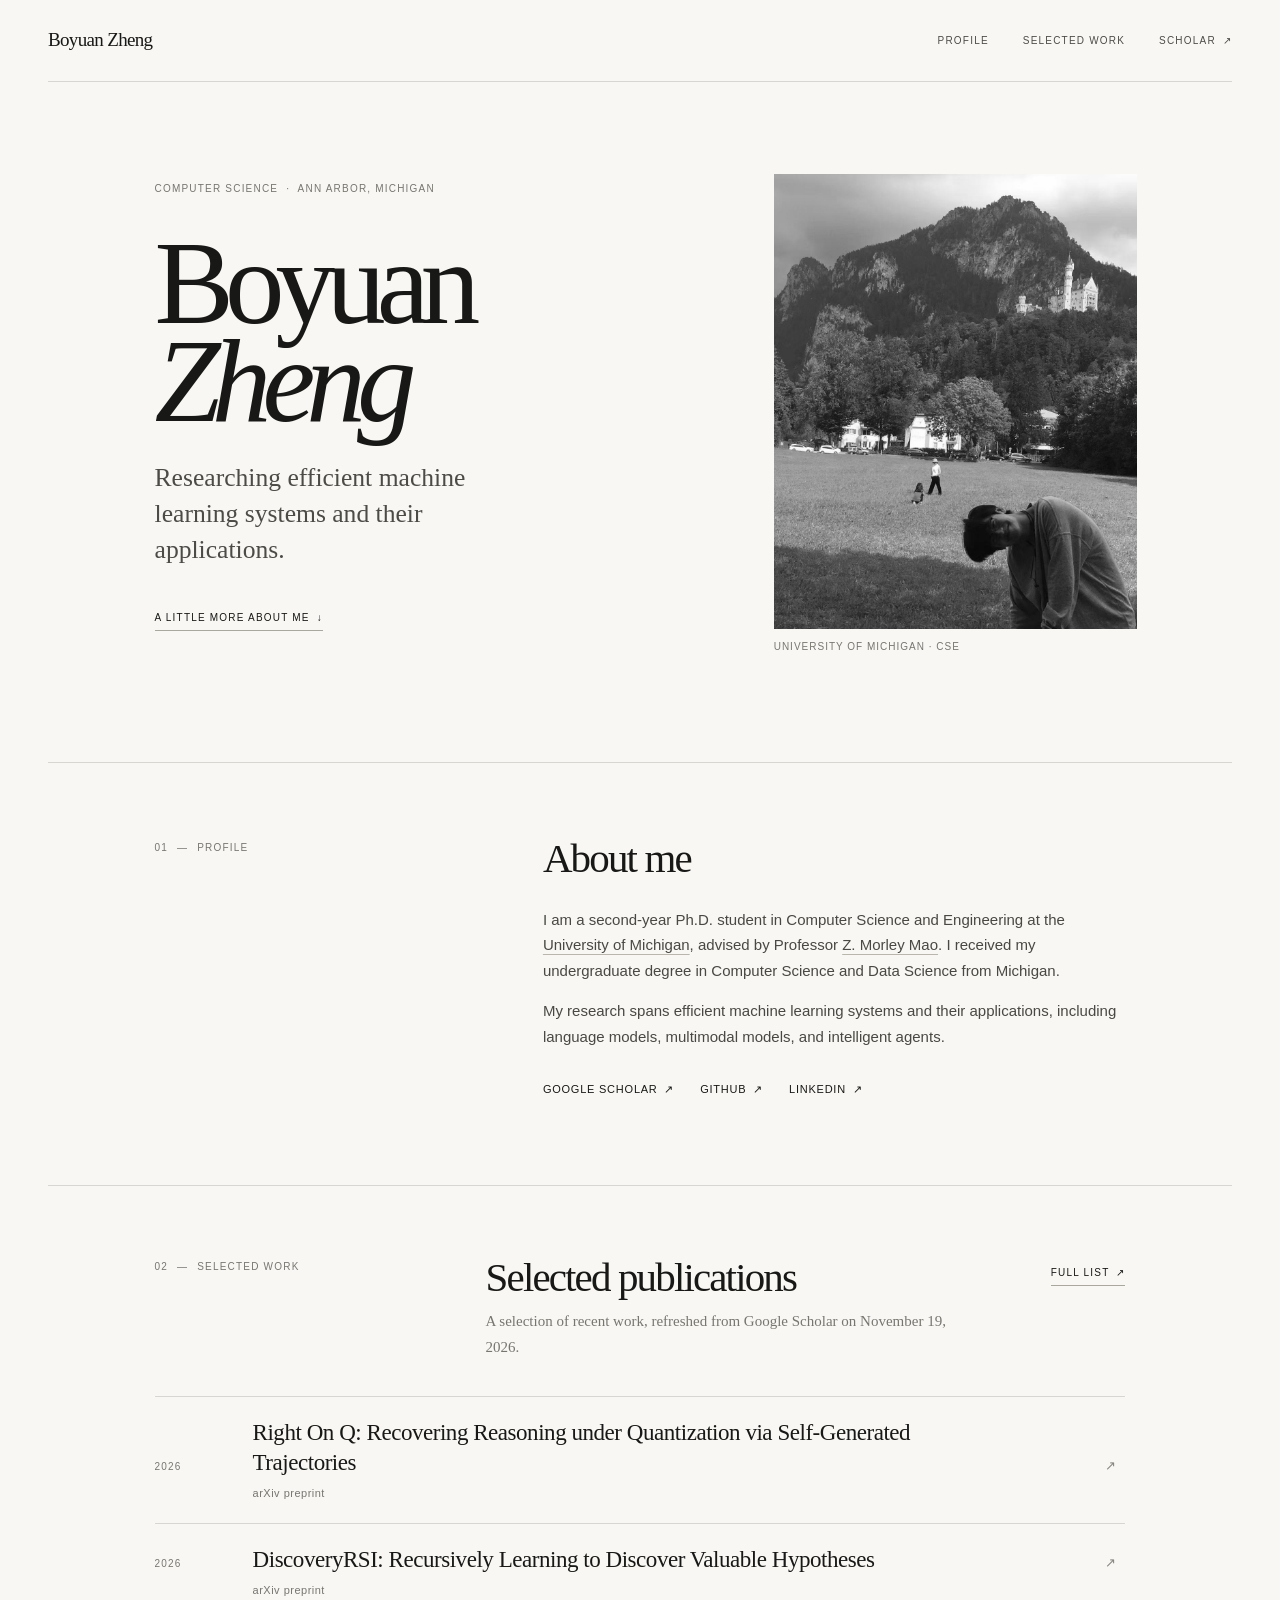
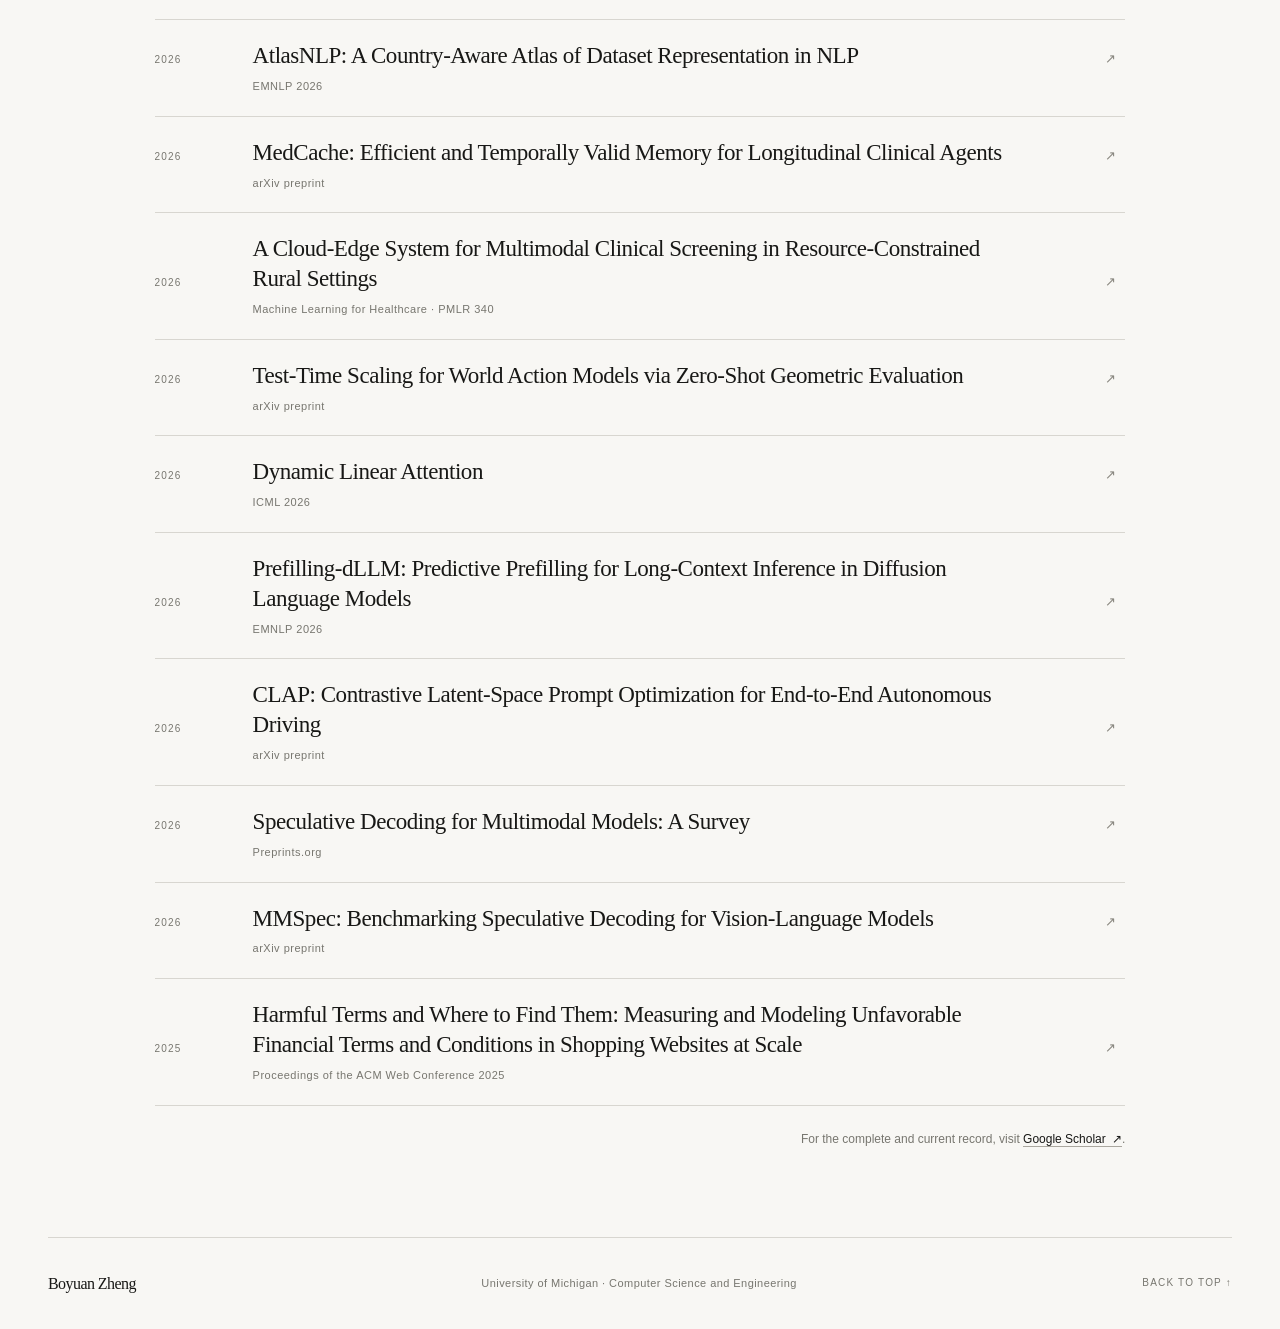
==== preview/index.html @ 7f671728 "Add a standalone preview of the redesigned academic homepage" ====
<!doctype html>
<html lang="en">
<head>
  <meta charset="utf-8">
  <meta name="viewport" content="width=device-width, initial-scale=1">
  <meta name="theme-color" content="#f8f7f4">
  <title>Boyuan Zheng — Research</title>
  <meta name="description" content="Boyuan Zheng is a Ph.D. student in Computer Science and Engineering at the University of Michigan. His work spans efficient machine learning systems, language models, multimodal models, and intelligent agents.">
  <link rel="icon" href="../favicon.svg" type="image/svg+xml">
  <style>
:root {
  color-scheme: light;
  --paper: #f8f7f4;
  --ink: #181816;
  --muted: #77766f;
  --line: #d8d6d0;
  --serif: "Iowan Old Style", "Palatino Linotype", "Book Antiqua", Georgia, serif;
  --sans: "Helvetica Neue", Helvetica, Arial, sans-serif;
}

* { box-sizing: border-box; }
html { scroll-behavior: smooth; scroll-padding-top: 3rem; }
body {
  margin: 0;
  background: var(--paper);
  color: var(--ink);
  font-family: var(--sans);
  font-size: 15px;
  font-weight: 400;
  line-height: 1.7;
  -webkit-font-smoothing: antialiased;
}
a { color: inherit; text-decoration: none; text-underline-offset: 4px; }
a:hover { text-decoration: underline; }
a:focus-visible { outline: 1px solid currentColor; outline-offset: 5px; }
::selection { background: #dedbd3; color: var(--ink); }

.skip-link { position: fixed; z-index: 5; top: -5rem; left: 1rem; padding: .5rem .8rem; background: var(--ink); color: white; }
.skip-link:focus { top: 1rem; }
.masthead, main, .site-footer { width: min(100% - 96px, 1320px); margin-inline: auto; }
.masthead {
  min-height: 82px;
  display: flex;
  align-items: center;
  justify-content: space-between;
  border-bottom: 1px solid var(--line);
}
.wordmark { font-family: var(--serif); font-size: 19px; letter-spacing: -.035em; }
.masthead nav { display: flex; align-items: center; gap: 34px; }
.masthead nav a, .eyebrow, .section-index, .pub-year, .all-work, .text-link, figcaption, .back-top {
  font-size: 10px;
  line-height: 1.4;
  letter-spacing: .12em;
  text-transform: uppercase;
}
.masthead nav a { color: #4d4c47; }
.masthead nav span, .text-link span, .profile-links span, .all-work span, .scholar-footnote span { padding-left: 3px; }

.intro {
  position: relative;
  display: grid;
  grid-template-columns: minmax(0, 1fr) minmax(270px, 37%);
  gap: 10%;
  align-items: center;
  min-height: 680px;
  padding: 84px 8% 100px 9%;
}
.intro-copy { align-self: center; padding-bottom: 15px; }
.eyebrow { margin: 0 0 39px; color: var(--muted); }
.eyebrow span { padding-inline: 4px; }
h1, h2, p, figure { margin-top: 0; }
h1 {
  margin-bottom: 30px;
  font-family: var(--serif);
  font-size: clamp(76px, 9.3vw, 144px);
  font-weight: 400;
  letter-spacing: -.075em;
  line-height: .82;
}
h1 em { font-weight: 400; }
.intro-note {
  max-width: 320px;
  margin: 0 0 35px;
  color: #4c4b46;
  font-family: var(--serif);
  font-size: clamp(20px, 2vw, 26px);
  line-height: 1.4;
}
.text-link { display: inline-block; border-bottom: 1px solid #aaa79f; padding-bottom: 5px; }
.portrait-frame { margin: 0; width: 100%; }
.portrait-frame img {
  display: block;
  width: 100%;
  height: min(42vw, 455px);
  min-height: 300px;
  object-fit: cover;
  object-position: center 40%;
  filter: grayscale(100%);
}
.portrait-frame figcaption { padding-top: 11px; color: var(--muted); letter-spacing: .1em; }
.folio { position: absolute; bottom: 35px; right: 0; margin: 0; color: var(--muted); font-size: 10px; letter-spacing: .15em; }

.section-rule { border-top: 1px solid var(--line); }
.profile {
  display: grid;
  grid-template-columns: 1fr 2fr;
  gap: 10%;
  padding: 72px 9% 86px;
}
.section-index { margin: 6px 0 0; color: var(--muted); white-space: nowrap; }
.section-index span { padding-inline: 5px; }
.profile-copy { max-width: 670px; }
.profile h2, .work h2 {
  margin: 0 0 24px;
  font-family: var(--serif);
  font-size: clamp(29px, 3.2vw, 43px);
  font-weight: 400;
  letter-spacing: -.045em;
  line-height: 1.16;
}
.profile-copy > p { max-width: 620px; color: #494842; }
.profile-copy > p a { text-decoration: underline; text-decoration-color: #b9b6ae; text-decoration-thickness: 1px; }
.profile-links { display: flex; flex-wrap: wrap; gap: 26px; margin-top: 31px; }
.profile-links a { font-size: 11px; letter-spacing: .07em; text-transform: uppercase; }

.work { padding: 68px 9% 88px; }
.work-heading {
  display: grid;
  grid-template-columns: 1fr 2fr auto;
  gap: 10%;
  align-items: start;
  margin-bottom: 36px;
}
.work h2 { margin-bottom: 8px; }
.section-note { margin: 0; color: var(--muted); font-family: var(--serif); font-size: 15px; }
.all-work { margin-top: 12px; white-space: nowrap; border-bottom: 1px solid #aaa79f; padding-bottom: 5px; }
.publication-list { list-style: none; margin: 0; padding: 0; border-top: 1px solid var(--line); }
.publication-list li {
  display: grid;
  grid-template-columns: 78px 1fr 20px;
  gap: 20px;
  align-items: baseline;
  padding: 21px 0 20px;
  border-bottom: 1px solid var(--line);
}
.pub-year { color: var(--muted); }
.pub-main > a { display: inline-block; max-width: 760px; font-family: var(--serif); font-size: clamp(18px, 1.8vw, 23px); line-height: 1.3; letter-spacing: -.02em; }
.pub-main > a:hover { text-decoration-thickness: 1px; }
.pub-main p { margin: 6px 0 0; color: var(--muted); font-size: 11px; letter-spacing: .045em; }
.pub-arrow { color: #88867f; font-size: 13px; }
.scholar-footnote { margin: 23px 0 0; text-align: right; color: var(--muted); font-size: 12px; }
.scholar-footnote a { color: var(--ink); border-bottom: 1px solid #aaa79f; }

.site-footer {
  display: flex;
  align-items: center;
  justify-content: space-between;
  min-height: 92px;
  border-top: 1px solid var(--line);
}
.site-footer .wordmark { font-size: 16px; }
.site-footer p { margin: 0; color: var(--muted); font-size: 11px; letter-spacing: .04em; }
.back-top { color: var(--muted); }

@media (min-width: 1500px) {
  .intro { min-height: 740px; }
}
@media (max-width: 760px) {
  .masthead, main, .site-footer { width: min(100% - 40px, 560px); }
  .masthead { min-height: 68px; }
  .masthead nav { gap: 17px; }
  .masthead nav a { font-size: 9px; }
  .intro { grid-template-columns: 1fr; gap: 40px; min-height: auto; padding: 74px 5% 85px; }
  .intro-copy { padding: 0; }
  .eyebrow { margin-bottom: 32px; }
  h1 { font-size: clamp(74px, 18vw, 126px); margin-bottom: 24px; }
  .intro-note { max-width: 340px; }
  .portrait-frame { width: min(82%, 380px); justify-self: end; }
  .portrait-frame img { height: min(108vw, 440px); min-height: 0; }
  .folio { bottom: 22px; }
  .profile, .work { padding: 54px 5% 60px; }
  .profile, .work-heading { grid-template-columns: 1fr; gap: 27px; }
  .section-index { margin-top: 0; }
  .profile h2, .work h2 { font-size: 34px; }
  .work-heading { margin-bottom: 27px; }
  .all-work { justify-self: start; margin-top: -9px; }
  .publication-list li { grid-template-columns: 48px 1fr 14px; gap: 12px; padding: 18px 0; }
  .pub-main > a { font-size: 18px; }
  .pub-main p { font-size: 10px; }
  .site-footer { min-height: 85px; gap: 12px; flex-wrap: wrap; padding-block: 17px; }
  .site-footer p { order: 3; width: 100%; }
}
@media (max-width: 390px) {
  .masthead, main, .site-footer { width: calc(100% - 32px); }
  .wordmark { font-size: 17px; }
  .masthead nav { gap: 11px; }
  .masthead nav a { font-size: 8px; letter-spacing: .08em; }
  .publication-list li { grid-template-columns: 38px 1fr 12px; gap: 8px; }
  .pub-year { font-size: 9px; }
}
@media (prefers-reduced-motion: reduce) { html { scroll-behavior: auto; } }

</style>
</head>
<body>
  <a class="skip-link" href="#main">Skip to content</a>

  <header class="masthead">
    <a class="wordmark" href="#home" aria-label="Boyuan Zheng, home">Boyuan Zheng</a>
    <nav aria-label="Main navigation">
      <a href="#about">Profile</a>
      <a href="#work">Selected work</a>
      <a href="https://scholar.google.com/citations?user=x9AM0SQAAAAJ&amp;hl=en" target="_blank" rel="noreferrer">Scholar <span aria-hidden="true">↗</span></a>
    </nav>
  </header>

  <main id="main">
    <section class="intro" id="home" aria-labelledby="name">
      <div class="intro-copy">
        <p class="eyebrow">Computer Science <span>·</span> Ann Arbor, Michigan</p>
        <h1 id="name">Boyuan<br><em>Zheng</em></h1>
        <p class="intro-note">Researching efficient machine learning systems and their applications.</p>
        <a class="text-link" href="#about">A little more about me <span aria-hidden="true">↓</span></a>
      </div>
      <figure class="portrait-frame">
        <img src="../boyuan-photo.jpg" alt="Boyuan Zheng outdoors with mountains and a castle in the background" width="900" height="1100">
        <figcaption>University of Michigan · CSE</figcaption>
      </figure>
      <p class="folio" aria-hidden="true"></p>
    </section>

    <section class="profile section-rule" id="about" aria-labelledby="about-title">
      <p class="section-index">01 <span>—</span> Profile</p>
      <div class="profile-copy">
        <h2 id="about-title">About me</h2>
        <p>I am a second-year Ph.D. student in Computer Science and Engineering at the <a href="https://cse.engin.umich.edu/">University of Michigan</a>, advised by Professor <a href="https://web.eecs.umich.edu/~zmao/">Z. Morley Mao</a>. I received my undergraduate degree in Computer Science and Data Science from Michigan.</p>
        <p>My research spans efficient machine learning systems and their applications, including language models, multimodal models, and intelligent agents.</p>
        <div class="profile-links">
          <a href="https://scholar.google.com/citations?user=x9AM0SQAAAAJ&amp;hl=en" target="_blank" rel="noreferrer">Google Scholar <span aria-hidden="true">↗</span></a>
          <a href="https://github.com/Boyuannz" target="_blank" rel="noreferrer">GitHub <span aria-hidden="true">↗</span></a>
          <a href="https://www.linkedin.com/in/boyuann-umich/" target="_blank" rel="noreferrer">LinkedIn <span aria-hidden="true">↗</span></a>
        </div>
      </div>
    </section>

    <section class="work section-rule" id="work" aria-labelledby="work-title">
      <div class="work-heading">
        <p class="section-index">02 <span>—</span> Selected work</p>
        <div>
          <h2 id="work-title">Selected publications</h2>
          <p class="section-note">A selection of recent work, refreshed from Google Scholar on November 19, 2026.</p>
        </div>
        <a class="all-work" href="https://scholar.google.com/citations?user=x9AM0SQAAAAJ&amp;hl=en" target="_blank" rel="noreferrer">Full list <span aria-hidden="true">↗</span></a>
      </div>

      <ol class="publication-list">
        <li>
          <span class="pub-year">2026</span>
          <div class="pub-main"><a href="https://arxiv.org/abs/2610.29378" target="_blank" rel="noreferrer">Right On Q: Recovering Reasoning under Quantization via Self-Generated Trajectories</a><p>arXiv preprint</p></div>
          <span class="pub-arrow" aria-hidden="true">↗</span>
        </li>
        <li>
          <span class="pub-year">2026</span>
          <div class="pub-main"><a href="https://arxiv.org/abs/2610.23839" target="_blank" rel="noreferrer">DiscoveryRSI: Recursively Learning to Discover Valuable Hypotheses</a><p>arXiv preprint</p></div>
          <span class="pub-arrow" aria-hidden="true">↗</span>
        </li>
        <li>
          <span class="pub-year">2026</span>
          <div class="pub-main"><a href="https://aclanthology.org/2026.emnlp-main.2415/" target="_blank" rel="noreferrer">AtlasNLP: A Country-Aware Atlas of Dataset Representation in NLP</a><p>EMNLP 2026</p></div>
          <span class="pub-arrow" aria-hidden="true">↗</span>
        </li>
        <li>
          <span class="pub-year">2026</span>
          <div class="pub-main"><a href="https://arxiv.org/abs/2608.29528" target="_blank" rel="noreferrer">MedCache: Efficient and Temporally Valid Memory for Longitudinal Clinical Agents</a><p>arXiv preprint</p></div>
          <span class="pub-arrow" aria-hidden="true">↗</span>
        </li>
        <li>
          <span class="pub-year">2026</span>
          <div class="pub-main"><a href="https://arxiv.org/abs/2608.12745" target="_blank" rel="noreferrer">A Cloud-Edge System for Multimodal Clinical Screening in Resource-Constrained Rural Settings</a><p>Machine Learning for Healthcare · PMLR 340</p></div>
          <span class="pub-arrow" aria-hidden="true">↗</span>
        </li>
        <li>
          <span class="pub-year">2026</span>
          <div class="pub-main"><a href="https://arxiv.org/abs/2607.17454" target="_blank" rel="noreferrer">Test-Time Scaling for World Action Models via Zero-Shot Geometric Evaluation</a><p>arXiv preprint</p></div>
          <span class="pub-arrow" aria-hidden="true">↗</span>
        </li>
        <li>
          <span class="pub-year">2026</span>
          <div class="pub-main"><a href="https://arxiv.org/abs/2606.10650" target="_blank" rel="noreferrer">Dynamic Linear Attention</a><p>ICML 2026</p></div>
          <span class="pub-arrow" aria-hidden="true">↗</span>
        </li>
        <li>
          <span class="pub-year">2026</span>
          <div class="pub-main"><a href="https://arxiv.org/abs/2606.10537" target="_blank" rel="noreferrer">Prefilling-dLLM: Predictive Prefilling for Long-Context Inference in Diffusion Language Models</a><p>EMNLP 2026</p></div>
          <span class="pub-arrow" aria-hidden="true">↗</span>
        </li>
        <li>
          <span class="pub-year">2026</span>
          <div class="pub-main"><a href="https://arxiv.org/abs/2605.17284" target="_blank" rel="noreferrer">CLAP: Contrastive Latent-Space Prompt Optimization for End-to-End Autonomous Driving</a><p>arXiv preprint</p></div>
          <span class="pub-arrow" aria-hidden="true">↗</span>
        </li>
        <li>
          <span class="pub-year">2026</span>
          <div class="pub-main"><a href="https://www.preprints.org/manuscript/202603.2344/v1" target="_blank" rel="noreferrer">Speculative Decoding for Multimodal Models: A Survey</a><p>Preprints.org</p></div>
          <span class="pub-arrow" aria-hidden="true">↗</span>
        </li>
        <li>
          <span class="pub-year">2026</span>
          <div class="pub-main"><a href="https://arxiv.org/abs/2603.14989" target="_blank" rel="noreferrer">MMSpec: Benchmarking Speculative Decoding for Vision-Language Models</a><p>arXiv preprint</p></div>
          <span class="pub-arrow" aria-hidden="true">↗</span>
        </li>
        <li>
          <span class="pub-year">2025</span>
          <div class="pub-main"><a href="https://doi.org/10.1145/3696410.3714573" target="_blank" rel="noreferrer">Harmful Terms and Where to Find Them: Measuring and Modeling Unfavorable Financial Terms and Conditions in Shopping Websites at Scale</a><p>Proceedings of the ACM Web Conference 2025</p></div>
          <span class="pub-arrow" aria-hidden="true">↗</span>
        </li>
      </ol>
      <p class="scholar-footnote">For the complete and current record, visit <a href="https://scholar.google.com/citations?user=x9AM0SQAAAAJ&amp;hl=en" target="_blank" rel="noreferrer">Google Scholar <span aria-hidden="true">↗</span></a>.</p>
    </section>
  </main>

  <footer class="site-footer">
    <a class="wordmark" href="#home">Boyuan Zheng</a>
    <p>University of Michigan · Computer Science and Engineering</p>
    <a href="#home" class="back-top">Back to top ↑</a>
  </footer>
</body>
</html>
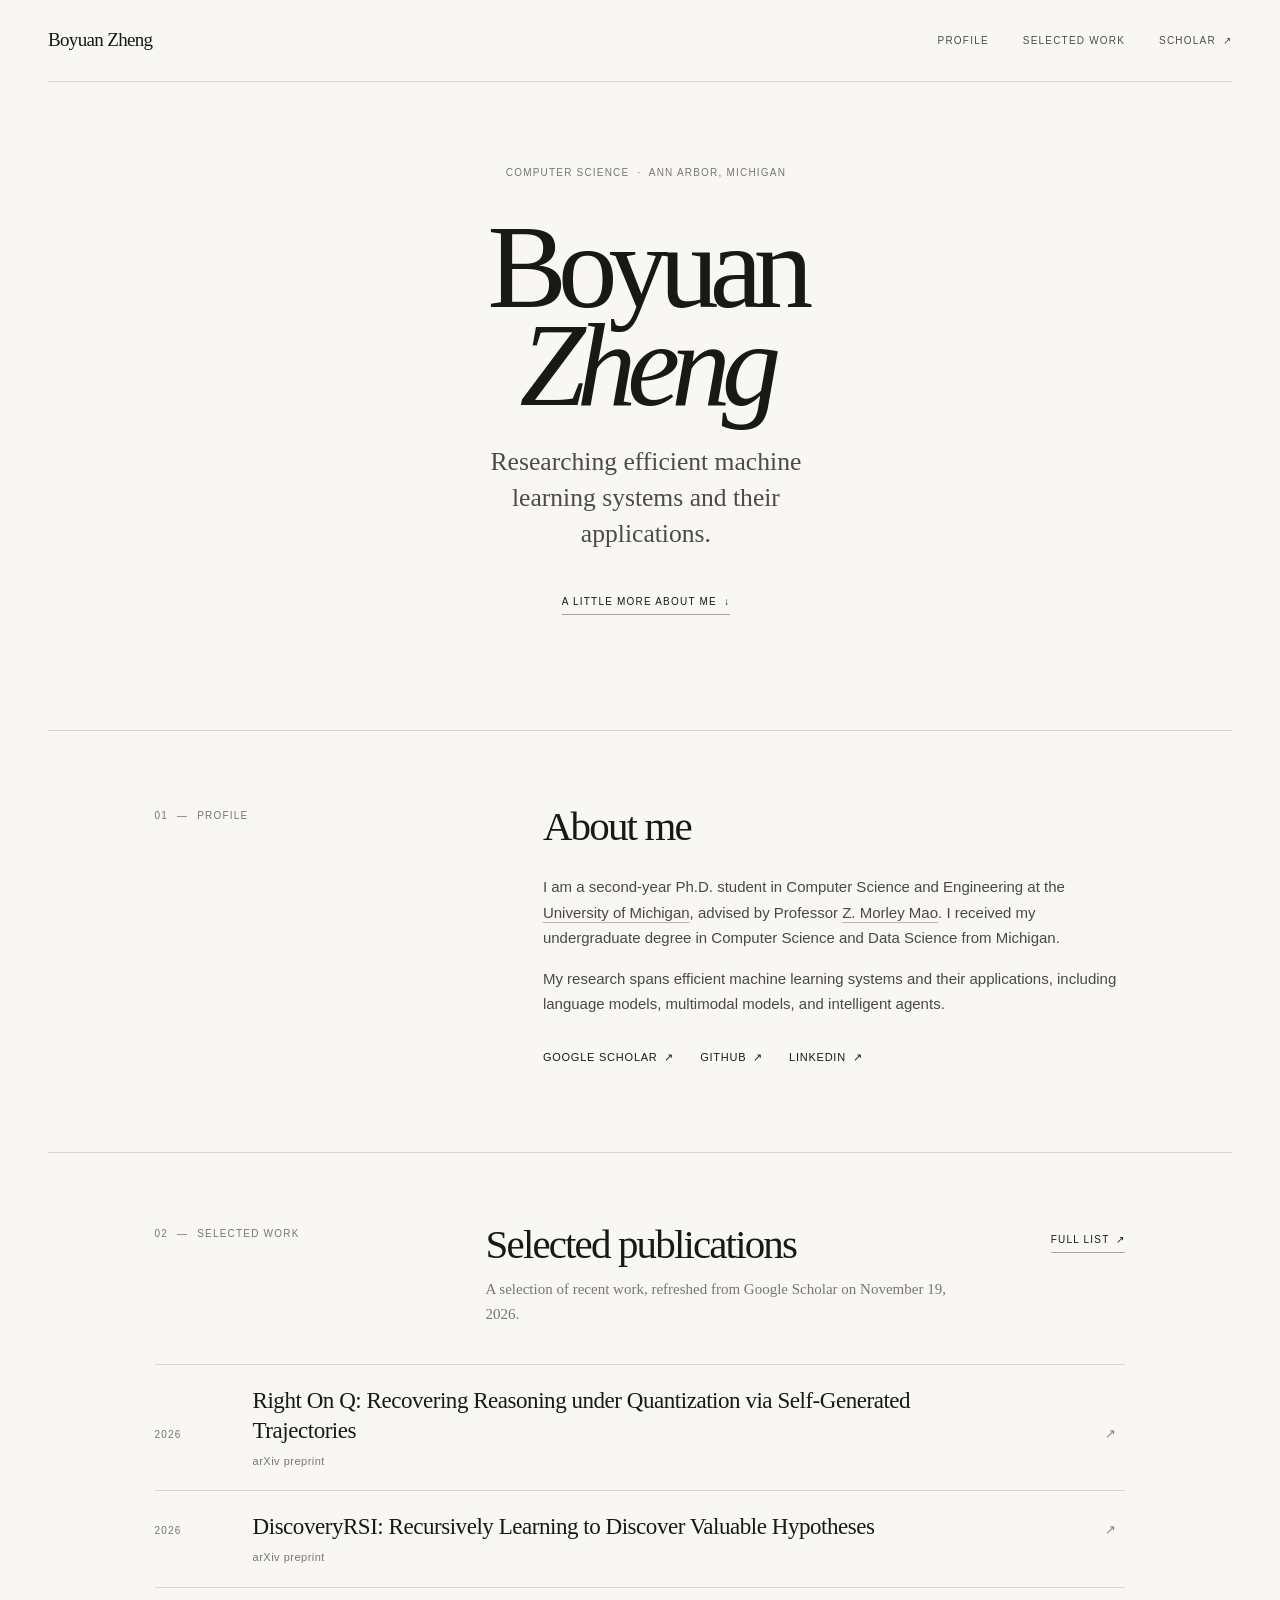
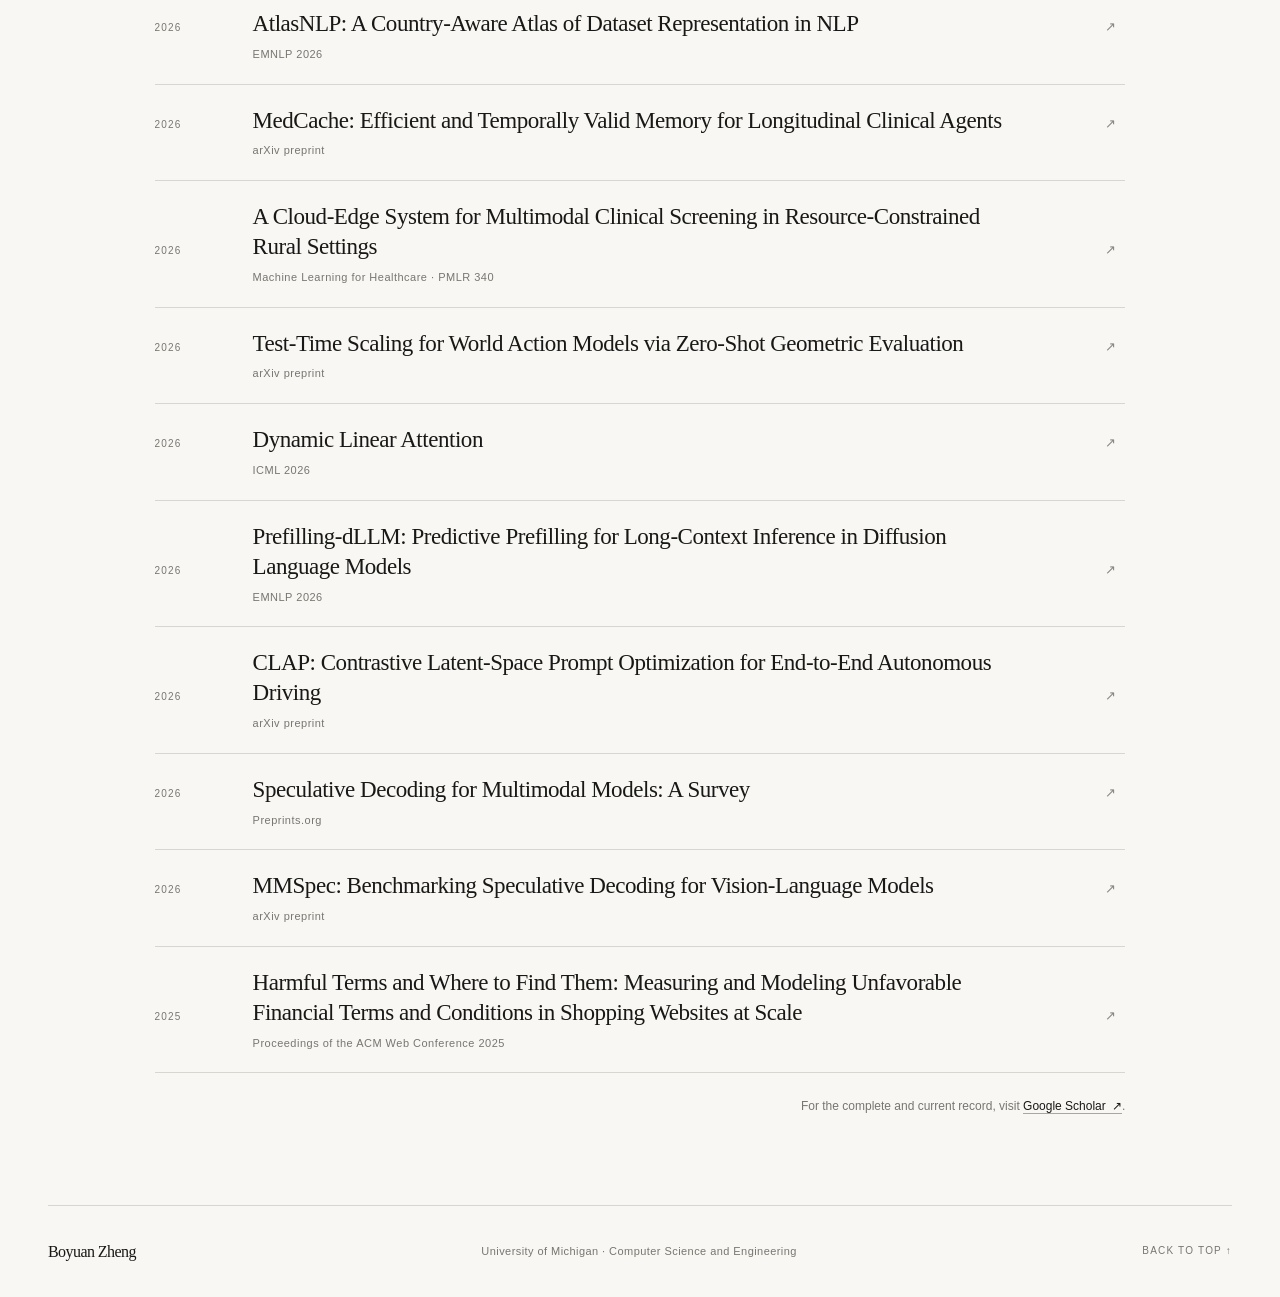
==== commit 69c3ef0e: "Remove portrait and center the preview introduction" ====
--- a/preview/index.html
+++ b/preview/index.html
@@ -47,7 +47,7 @@
 }
 .wordmark { font-family: var(--serif); font-size: 19px; letter-spacing: -.035em; }
 .masthead nav { display: flex; align-items: center; gap: 34px; }
-.masthead nav a, .eyebrow, .section-index, .pub-year, .all-work, .text-link, figcaption, .back-top {
+.masthead nav a, .eyebrow, .section-index, .pub-year, .all-work, .text-link, .back-top {
   font-size: 10px;
   line-height: 1.4;
   letter-spacing: .12em;
@@ -59,10 +59,11 @@
 .intro {
   position: relative;
   display: grid;
-  grid-template-columns: minmax(0, 1fr) minmax(270px, 37%);
+  grid-template-columns: 1fr;
+  text-align: center;
   gap: 10%;
   align-items: center;
-  min-height: 680px;
+  min-height: 540px;
   padding: 84px 8% 100px 9%;
 }
 .intro-copy { align-self: center; padding-bottom: 15px; }
@@ -80,25 +81,13 @@
 h1 em { font-weight: 400; }
 .intro-note {
   max-width: 320px;
-  margin: 0 0 35px;
+  margin: 0 auto 35px;
   color: #4c4b46;
   font-family: var(--serif);
   font-size: clamp(20px, 2vw, 26px);
   line-height: 1.4;
 }
 .text-link { display: inline-block; border-bottom: 1px solid #aaa79f; padding-bottom: 5px; }
-.portrait-frame { margin: 0; width: 100%; }
-.portrait-frame img {
-  display: block;
-  width: 100%;
-  height: min(42vw, 455px);
-  min-height: 300px;
-  object-fit: cover;
-  object-position: center 40%;
-  filter: grayscale(100%);
-}
-.portrait-frame figcaption { padding-top: 11px; color: var(--muted); letter-spacing: .1em; }
-.folio { position: absolute; bottom: 35px; right: 0; margin: 0; color: var(--muted); font-size: 10px; letter-spacing: .15em; }
 
 .section-rule { border-top: 1px solid var(--line); }
 .profile {
@@ -163,7 +152,7 @@
 .back-top { color: var(--muted); }
 
 @media (min-width: 1500px) {
-  .intro { min-height: 740px; }
+  .intro { min-height: 600px; }
 }
 @media (max-width: 760px) {
   .masthead, main, .site-footer { width: min(100% - 40px, 560px); }
@@ -175,9 +164,6 @@
   .eyebrow { margin-bottom: 32px; }
   h1 { font-size: clamp(74px, 18vw, 126px); margin-bottom: 24px; }
   .intro-note { max-width: 340px; }
-  .portrait-frame { width: min(82%, 380px); justify-self: end; }
-  .portrait-frame img { height: min(108vw, 440px); min-height: 0; }
-  .folio { bottom: 22px; }
   .profile, .work { padding: 54px 5% 60px; }
   .profile, .work-heading { grid-template-columns: 1fr; gap: 27px; }
   .section-index { margin-top: 0; }
@@ -222,11 +208,6 @@
         <p class="intro-note">Researching efficient machine learning systems and their applications.</p>
         <a class="text-link" href="#about">A little more about me <span aria-hidden="true">↓</span></a>
       </div>
-      <figure class="portrait-frame">
-        <img src="../boyuan-photo.jpg" alt="Boyuan Zheng outdoors with mountains and a castle in the background" width="900" height="1100">
-        <figcaption>University of Michigan · CSE</figcaption>
-      </figure>
-      <p class="folio" aria-hidden="true"></p>
     </section>
 
     <section class="profile section-rule" id="about" aria-labelledby="about-title">
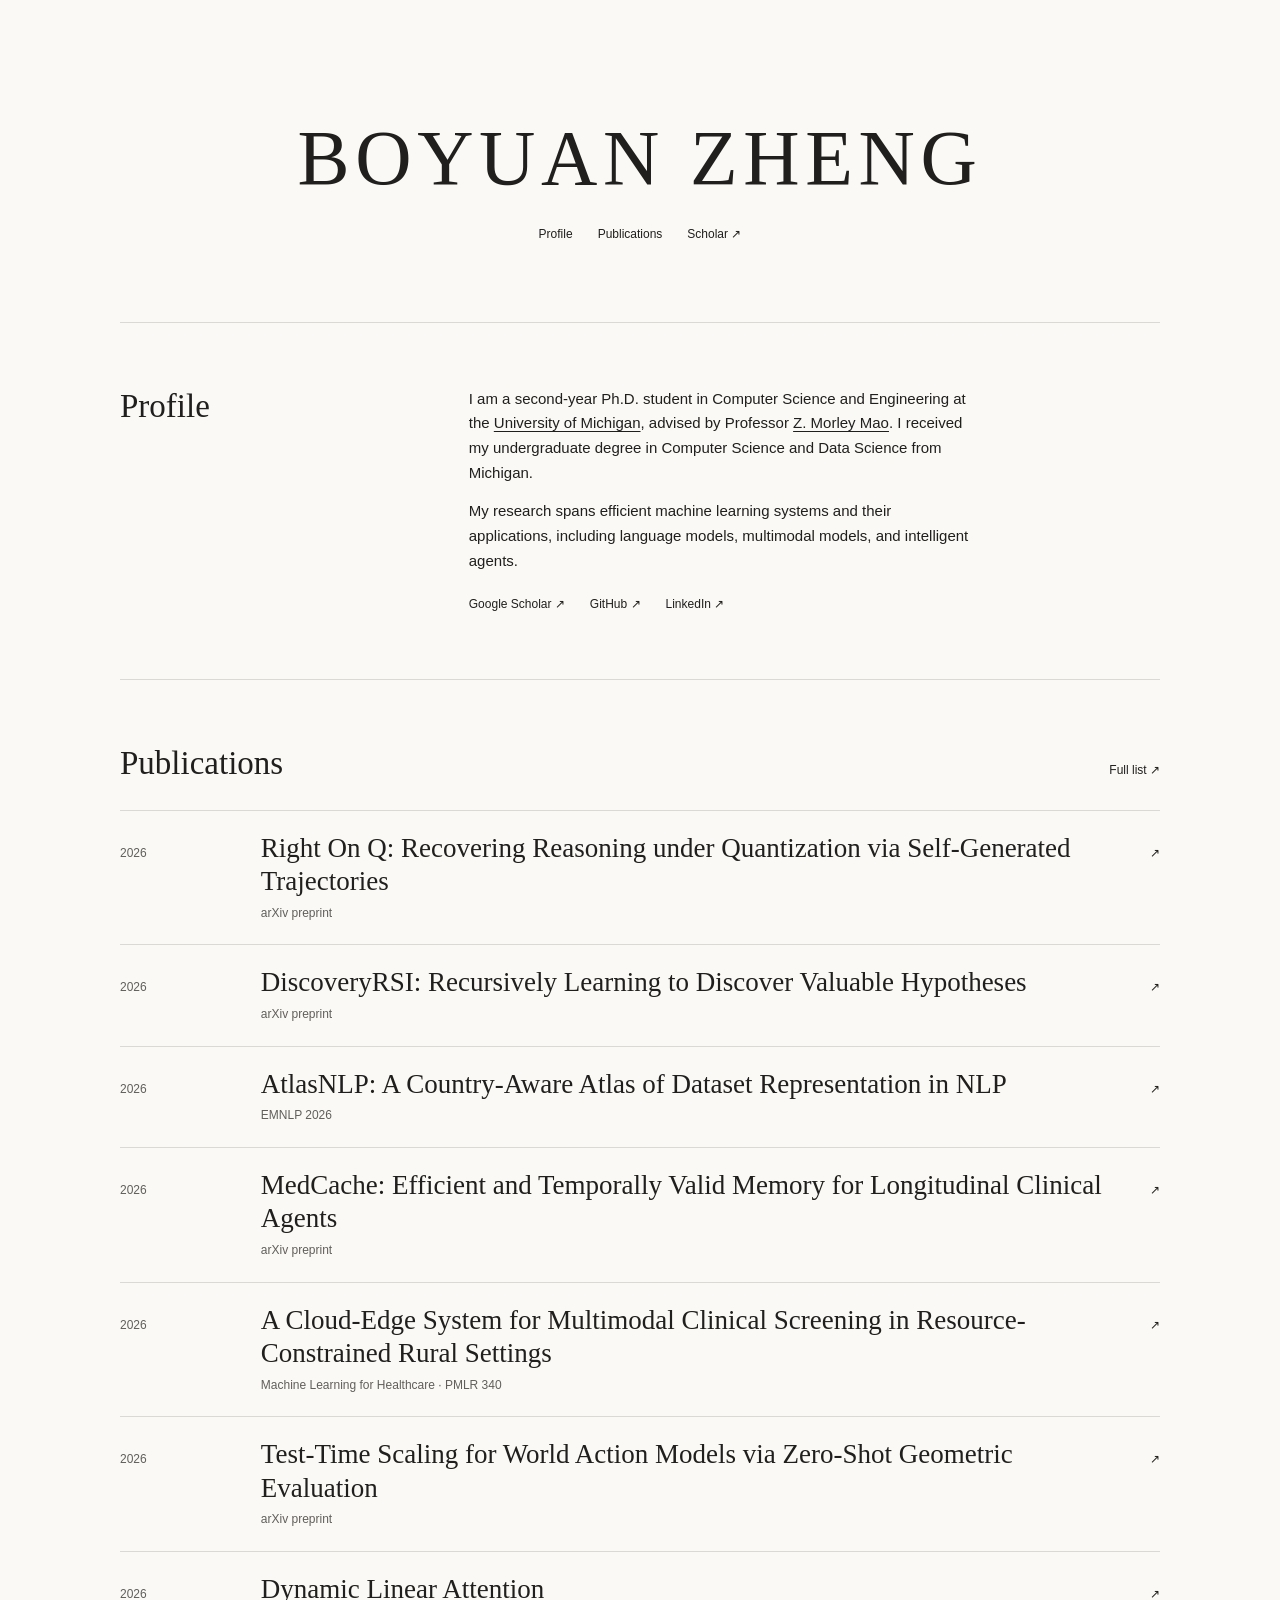
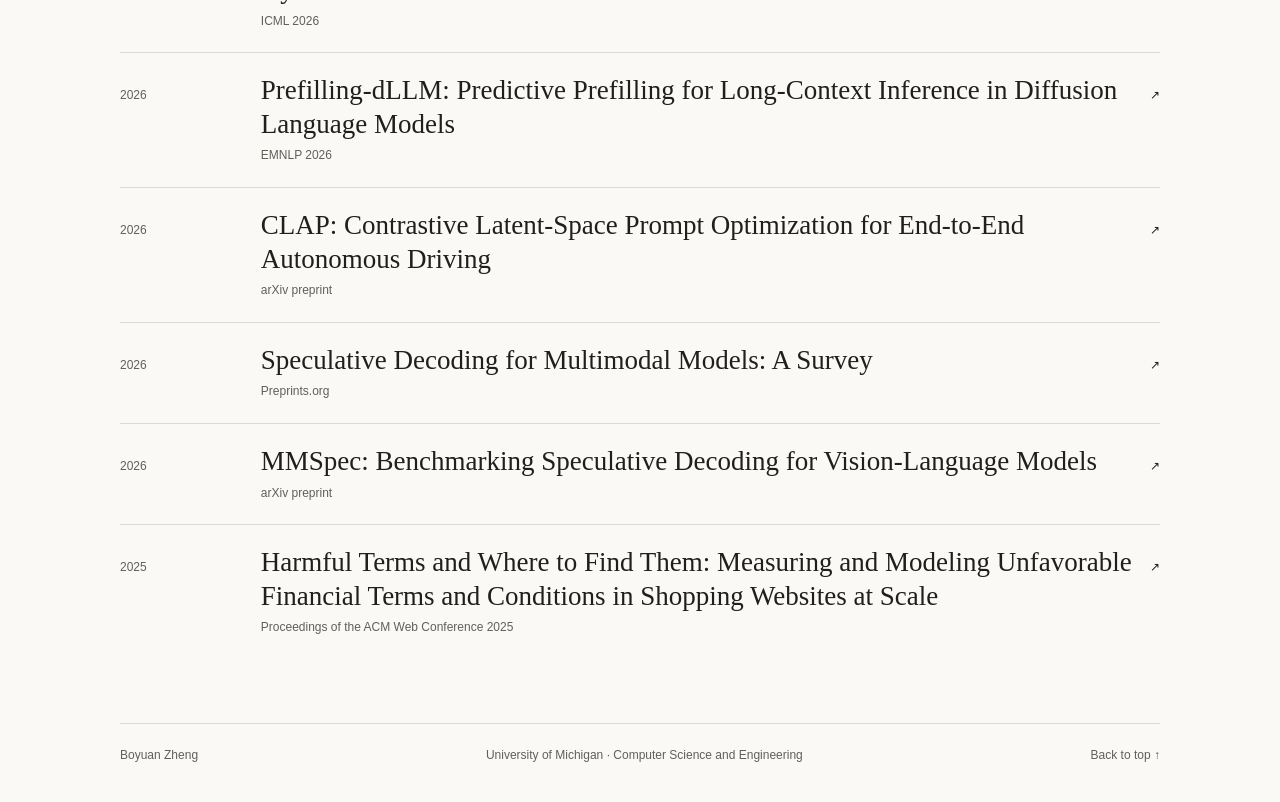
==== commit b89a703d: "Use a restrained serif masthead and remove the homepage tagline" ====
--- a/preview/index.html
+++ b/preview/index.html
@@ -9,211 +9,68 @@
   <link rel="icon" href="../favicon.svg" type="image/svg+xml">
   <style>
 :root {
-  color-scheme: light;
-  --paper: #f8f7f4;
-  --ink: #181816;
-  --muted: #77766f;
-  --line: #d8d6d0;
-  --serif: "Iowan Old Style", "Palatino Linotype", "Book Antiqua", Georgia, serif;
-  --sans: "Helvetica Neue", Helvetica, Arial, sans-serif;
+  --paper: #faf9f6;
+  --ink: #211f1d;
+  --muted: #625f5b;
+  --rule: #dbd9d3;
+  --roman: Baskerville, "Baskerville Old Face", "Times New Roman", serif;
 }
-
 * { box-sizing: border-box; }
-html { scroll-behavior: smooth; scroll-padding-top: 3rem; }
-body {
-  margin: 0;
-  background: var(--paper);
-  color: var(--ink);
-  font-family: var(--sans);
-  font-size: 15px;
-  font-weight: 400;
-  line-height: 1.7;
-  -webkit-font-smoothing: antialiased;
+html { scroll-padding-top: 24px; }
+body { margin: 0; color: var(--ink); background: var(--paper); font: 15px/1.65 "Helvetica Neue", Arial, sans-serif; }
+a { color: inherit; text-decoration: none; text-underline-offset: .22em; }
+a:hover, .profile-copy p a { text-decoration: underline; text-decoration-thickness: 1px; }
+a:focus-visible { outline: 2px solid currentColor; outline-offset: 4px; }
+.skip-link { position: absolute; left: 1rem; top: -5rem; }
+.skip-link:focus { top: 1rem; }
+.masthead, main, .site-footer { width: min(88%, 1040px); margin-inline: auto; }
+.masthead { padding: clamp(64px, 9vw, 132px) 0 clamp(46px, 6vw, 84px); text-align: center; }
+h1, h2, p { margin: 0; }
+h1 { font: 400 clamp(33px, 6.4vw, 78px)/1.1 var(--roman); text-transform: uppercase; letter-spacing: .072em; }
+nav, .profile-links { display: flex; flex-wrap: wrap; gap: 12px 25px; align-items: center; }
+nav { justify-content: center; margin-top: 24px; }
+nav a, .profile-links a, .all-work, .back-top { font-size: 12px; }
+.section-rule { border-top: 1px solid var(--rule); }
+.profile { display: grid; grid-template-columns: 1fr 2.25fr; gap: 4%; padding: clamp(36px, 5vw, 72px) 0; }
+h2 { font: 400 clamp(24px, 2.6vw, 33px)/1.2 var(--roman); }
+.profile-copy { max-width: 60ch; }
+.profile-copy p + p { margin-top: .9em; }
+.profile-links { margin-top: 22px; }
+.work { padding: clamp(36px, 5vw, 68px) 0; }
+.work-heading, .site-footer { display: flex; align-items: baseline; justify-content: space-between; gap: 16px; }
+.work-heading { margin-bottom: 26px; }
+.publication-list { list-style: none; padding: 0; margin: 0; }
+.publication-list li { display: grid; grid-template-columns: minmax(3em, 12%) 1fr auto; gap: 16px; align-items: baseline; padding: 21px 0; border-top: 1px solid var(--rule); }
+.pub-year, .pub-main p { color: var(--muted); font-size: 12px; }
+.pub-main > a { font: 400 clamp(20px, 2.2vw, 27px)/1.24 var(--roman); }
+.pub-main p { margin-top: 5px; }
+.pub-arrow { font-size: 12px; }
+.site-footer { padding: 22px 0 36px; border-top: 1px solid var(--rule); color: var(--muted); font-size: 12px; }
+@media (max-width: 640px) {
+  .profile { grid-template-columns: 1fr; gap: 20px; }
+  .publication-list li { grid-template-columns: 3em 1fr; gap: 8px; }
+  .pub-arrow { display: none; }
+  .site-footer { flex-wrap: wrap; }
 }
-a { color: inherit; text-decoration: none; text-underline-offset: 4px; }
-a:hover { text-decoration: underline; }
-a:focus-visible { outline: 1px solid currentColor; outline-offset: 5px; }
-::selection { background: #dedbd3; color: var(--ink); }
-
-.skip-link { position: fixed; z-index: 5; top: -5rem; left: 1rem; padding: .5rem .8rem; background: var(--ink); color: white; }
-.skip-link:focus { top: 1rem; }
-.masthead, main, .site-footer { width: min(100% - 96px, 1320px); margin-inline: auto; }
-.masthead {
-  min-height: 82px;
-  display: flex;
-  align-items: center;
-  justify-content: space-between;
-  border-bottom: 1px solid var(--line);
-}
-.wordmark { font-family: var(--serif); font-size: 19px; letter-spacing: -.035em; }
-.masthead nav { display: flex; align-items: center; gap: 34px; }
-.masthead nav a, .eyebrow, .section-index, .pub-year, .all-work, .text-link, .back-top {
-  font-size: 10px;
-  line-height: 1.4;
-  letter-spacing: .12em;
-  text-transform: uppercase;
-}
-.masthead nav a { color: #4d4c47; }
-.masthead nav span, .text-link span, .profile-links span, .all-work span, .scholar-footnote span { padding-left: 3px; }
-
-.intro {
-  position: relative;
-  display: grid;
-  grid-template-columns: 1fr;
-  text-align: center;
-  gap: 10%;
-  align-items: center;
-  min-height: 540px;
-  padding: 84px 8% 100px 9%;
-}
-.intro-copy { align-self: center; padding-bottom: 15px; }
-.eyebrow { margin: 0 0 39px; color: var(--muted); }
-.eyebrow span { padding-inline: 4px; }
-h1, h2, p, figure { margin-top: 0; }
-h1 {
-  margin-bottom: 30px;
-  font-family: var(--serif);
-  font-size: clamp(76px, 9.3vw, 144px);
-  font-weight: 400;
-  letter-spacing: -.075em;
-  line-height: .82;
-}
-h1 em { font-weight: 400; }
-.intro-note {
-  max-width: 320px;
-  margin: 0 auto 35px;
-  color: #4c4b46;
-  font-family: var(--serif);
-  font-size: clamp(20px, 2vw, 26px);
-  line-height: 1.4;
-}
-.text-link { display: inline-block; border-bottom: 1px solid #aaa79f; padding-bottom: 5px; }
-
-.section-rule { border-top: 1px solid var(--line); }
-.profile {
-  display: grid;
-  grid-template-columns: 1fr 2fr;
-  gap: 10%;
-  padding: 72px 9% 86px;
-}
-.section-index { margin: 6px 0 0; color: var(--muted); white-space: nowrap; }
-.section-index span { padding-inline: 5px; }
-.profile-copy { max-width: 670px; }
-.profile h2, .work h2 {
-  margin: 0 0 24px;
-  font-family: var(--serif);
-  font-size: clamp(29px, 3.2vw, 43px);
-  font-weight: 400;
-  letter-spacing: -.045em;
-  line-height: 1.16;
-}
-.profile-copy > p { max-width: 620px; color: #494842; }
-.profile-copy > p a { text-decoration: underline; text-decoration-color: #b9b6ae; text-decoration-thickness: 1px; }
-.profile-links { display: flex; flex-wrap: wrap; gap: 26px; margin-top: 31px; }
-.profile-links a { font-size: 11px; letter-spacing: .07em; text-transform: uppercase; }
-
-.work { padding: 68px 9% 88px; }
-.work-heading {
-  display: grid;
-  grid-template-columns: 1fr 2fr auto;
-  gap: 10%;
-  align-items: start;
-  margin-bottom: 36px;
-}
-.work h2 { margin-bottom: 8px; }
-.section-note { margin: 0; color: var(--muted); font-family: var(--serif); font-size: 15px; }
-.all-work { margin-top: 12px; white-space: nowrap; border-bottom: 1px solid #aaa79f; padding-bottom: 5px; }
-.publication-list { list-style: none; margin: 0; padding: 0; border-top: 1px solid var(--line); }
-.publication-list li {
-  display: grid;
-  grid-template-columns: 78px 1fr 20px;
-  gap: 20px;
-  align-items: baseline;
-  padding: 21px 0 20px;
-  border-bottom: 1px solid var(--line);
-}
-.pub-year { color: var(--muted); }
-.pub-main > a { display: inline-block; max-width: 760px; font-family: var(--serif); font-size: clamp(18px, 1.8vw, 23px); line-height: 1.3; letter-spacing: -.02em; }
-.pub-main > a:hover { text-decoration-thickness: 1px; }
-.pub-main p { margin: 6px 0 0; color: var(--muted); font-size: 11px; letter-spacing: .045em; }
-.pub-arrow { color: #88867f; font-size: 13px; }
-.scholar-footnote { margin: 23px 0 0; text-align: right; color: var(--muted); font-size: 12px; }
-.scholar-footnote a { color: var(--ink); border-bottom: 1px solid #aaa79f; }
-
-.site-footer {
-  display: flex;
-  align-items: center;
-  justify-content: space-between;
-  min-height: 92px;
-  border-top: 1px solid var(--line);
-}
-.site-footer .wordmark { font-size: 16px; }
-.site-footer p { margin: 0; color: var(--muted); font-size: 11px; letter-spacing: .04em; }
-.back-top { color: var(--muted); }
-
-@media (min-width: 1500px) {
-  .intro { min-height: 600px; }
-}
-@media (max-width: 760px) {
-  .masthead, main, .site-footer { width: min(100% - 40px, 560px); }
-  .masthead { min-height: 68px; }
-  .masthead nav { gap: 17px; }
-  .masthead nav a { font-size: 9px; }
-  .intro { grid-template-columns: 1fr; gap: 40px; min-height: auto; padding: 74px 5% 85px; }
-  .intro-copy { padding: 0; }
-  .eyebrow { margin-bottom: 32px; }
-  h1 { font-size: clamp(74px, 18vw, 126px); margin-bottom: 24px; }
-  .intro-note { max-width: 340px; }
-  .profile, .work { padding: 54px 5% 60px; }
-  .profile, .work-heading { grid-template-columns: 1fr; gap: 27px; }
-  .section-index { margin-top: 0; }
-  .profile h2, .work h2 { font-size: 34px; }
-  .work-heading { margin-bottom: 27px; }
-  .all-work { justify-self: start; margin-top: -9px; }
-  .publication-list li { grid-template-columns: 48px 1fr 14px; gap: 12px; padding: 18px 0; }
-  .pub-main > a { font-size: 18px; }
-  .pub-main p { font-size: 10px; }
-  .site-footer { min-height: 85px; gap: 12px; flex-wrap: wrap; padding-block: 17px; }
-  .site-footer p { order: 3; width: 100%; }
-}
-@media (max-width: 390px) {
-  .masthead, main, .site-footer { width: calc(100% - 32px); }
-  .wordmark { font-size: 17px; }
-  .masthead nav { gap: 11px; }
-  .masthead nav a { font-size: 8px; letter-spacing: .08em; }
-  .publication-list li { grid-template-columns: 38px 1fr 12px; gap: 8px; }
-  .pub-year { font-size: 9px; }
-}
-@media (prefers-reduced-motion: reduce) { html { scroll-behavior: auto; } }
-
 </style>
 </head>
 <body>
   <a class="skip-link" href="#main">Skip to content</a>
 
-  <header class="masthead">
-    <a class="wordmark" href="#home" aria-label="Boyuan Zheng, home">Boyuan Zheng</a>
+  <header class="masthead" id="home">
+    <h1>Boyuan Zheng</h1>
     <nav aria-label="Main navigation">
       <a href="#about">Profile</a>
-      <a href="#work">Selected work</a>
+      <a href="#work">Publications</a>
       <a href="https://scholar.google.com/citations?user=x9AM0SQAAAAJ&amp;hl=en" target="_blank" rel="noreferrer">Scholar <span aria-hidden="true">↗</span></a>
     </nav>
   </header>
 
   <main id="main">
-    <section class="intro" id="home" aria-labelledby="name">
-      <div class="intro-copy">
-        <p class="eyebrow">Computer Science <span>·</span> Ann Arbor, Michigan</p>
-        <h1 id="name">Boyuan<br><em>Zheng</em></h1>
-        <p class="intro-note">Researching efficient machine learning systems and their applications.</p>
-        <a class="text-link" href="#about">A little more about me <span aria-hidden="true">↓</span></a>
-      </div>
-    </section>
 
     <section class="profile section-rule" id="about" aria-labelledby="about-title">
-      <p class="section-index">01 <span>—</span> Profile</p>
+      <h2 id="about-title">Profile</h2>
       <div class="profile-copy">
-        <h2 id="about-title">About me</h2>
         <p>I am a second-year Ph.D. student in Computer Science and Engineering at the <a href="https://cse.engin.umich.edu/">University of Michigan</a>, advised by Professor <a href="https://web.eecs.umich.edu/~zmao/">Z. Morley Mao</a>. I received my undergraduate degree in Computer Science and Data Science from Michigan.</p>
         <p>My research spans efficient machine learning systems and their applications, including language models, multimodal models, and intelligent agents.</p>
         <div class="profile-links">
@@ -226,11 +83,7 @@
 
     <section class="work section-rule" id="work" aria-labelledby="work-title">
       <div class="work-heading">
-        <p class="section-index">02 <span>—</span> Selected work</p>
-        <div>
-          <h2 id="work-title">Selected publications</h2>
-          <p class="section-note">A selection of recent work, refreshed from Google Scholar on November 19, 2026.</p>
-        </div>
+        <h2 id="work-title">Publications</h2>
         <a class="all-work" href="https://scholar.google.com/citations?user=x9AM0SQAAAAJ&amp;hl=en" target="_blank" rel="noreferrer">Full list <span aria-hidden="true">↗</span></a>
       </div>
 
@@ -296,7 +149,6 @@
           <span class="pub-arrow" aria-hidden="true">↗</span>
         </li>
       </ol>
-      <p class="scholar-footnote">For the complete and current record, visit <a href="https://scholar.google.com/citations?user=x9AM0SQAAAAJ&amp;hl=en" target="_blank" rel="noreferrer">Google Scholar <span aria-hidden="true">↗</span></a>.</p>
     </section>
   </main>
 
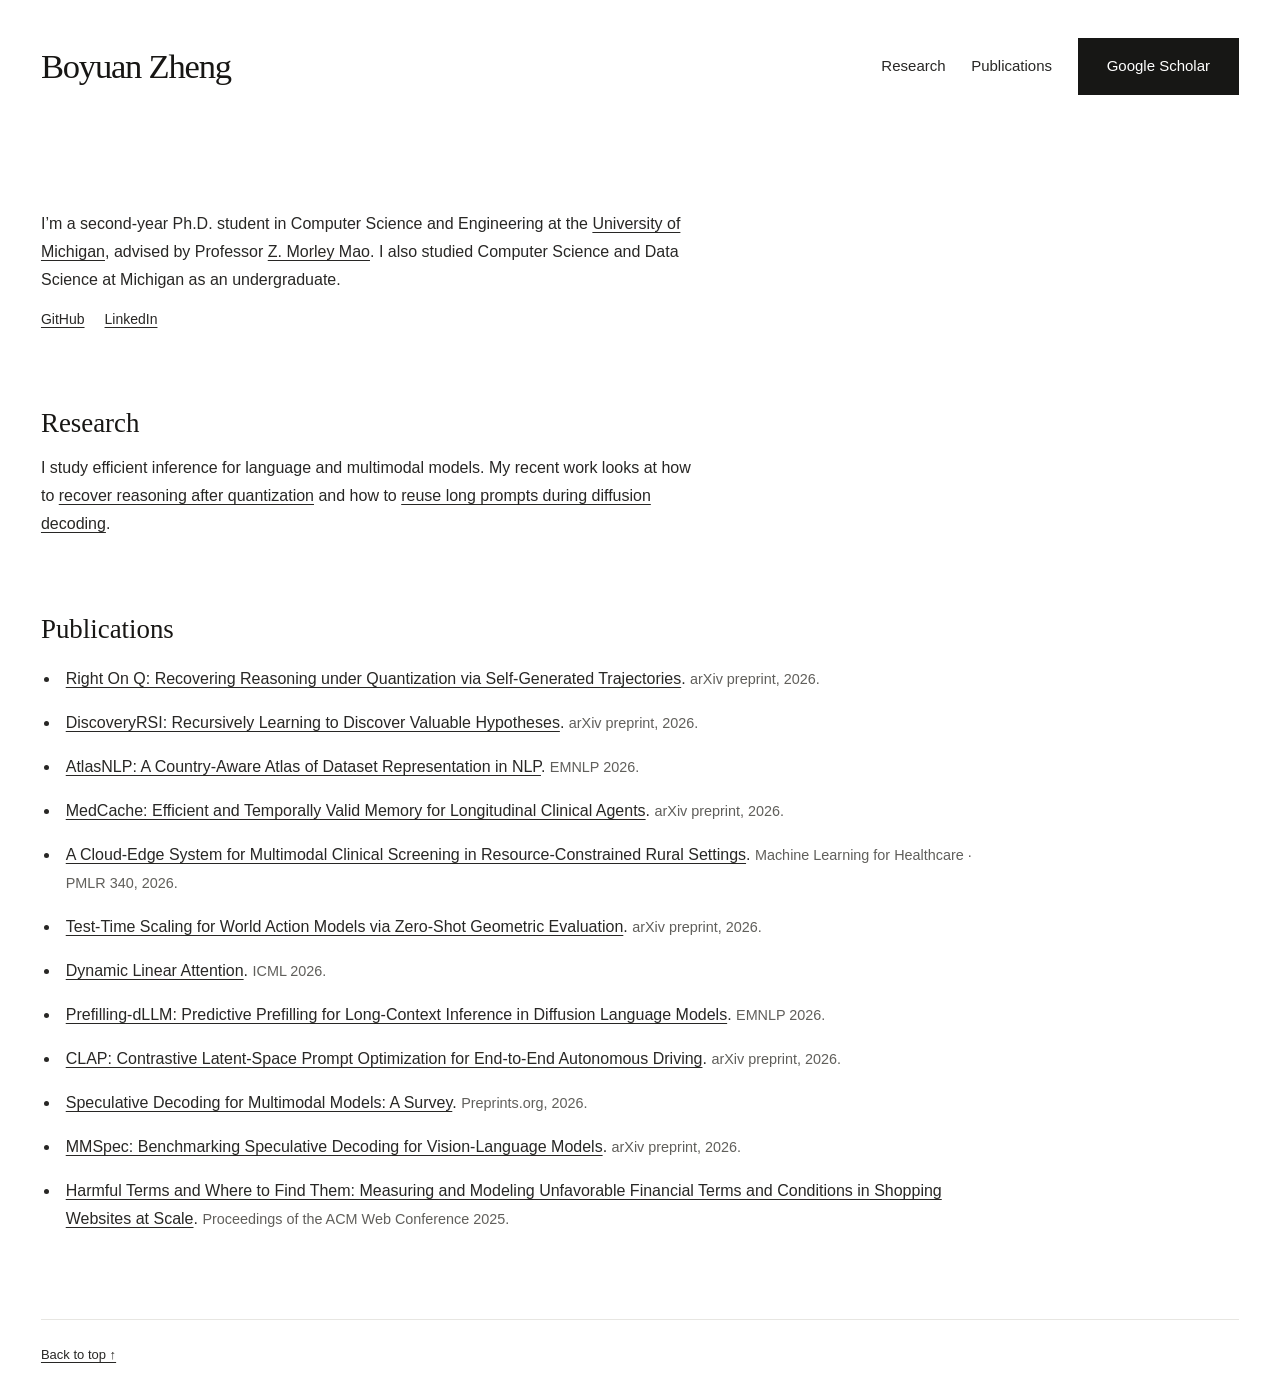
==== commit 8ec97324: "Rework the preview around an open academic profile layout" ====
--- a/preview/index.html
+++ b/preview/index.html
@@ -8,154 +8,80 @@
   <meta name="description" content="Boyuan Zheng is a Ph.D. student in Computer Science and Engineering at the University of Michigan. His work spans efficient machine learning systems, language models, multimodal models, and intelligent agents.">
   <link rel="icon" href="../favicon.svg" type="image/svg+xml">
   <style>
-:root {
-  --paper: #faf9f6;
-  --ink: #211f1d;
-  --muted: #625f5b;
-  --rule: #dbd9d3;
-  --roman: Baskerville, "Baskerville Old Face", "Times New Roman", serif;
-}
+
+:root { color-scheme: light; --serif: Baskerville, "Times New Roman", serif; }
 * { box-sizing: border-box; }
-html { scroll-padding-top: 24px; }
-body { margin: 0; color: var(--ink); background: var(--paper); font: 15px/1.65 "Helvetica Neue", Arial, sans-serif; }
-a { color: inherit; text-decoration: none; text-underline-offset: .22em; }
-a:hover, .profile-copy p a { text-decoration: underline; text-decoration-thickness: 1px; }
-a:focus-visible { outline: 2px solid currentColor; outline-offset: 4px; }
-.skip-link { position: absolute; left: 1rem; top: -5rem; }
-.skip-link:focus { top: 1rem; }
-.masthead, main, .site-footer { width: min(88%, 1040px); margin-inline: auto; }
-.masthead { padding: clamp(64px, 9vw, 132px) 0 clamp(46px, 6vw, 84px); text-align: center; }
-h1, h2, p { margin: 0; }
-h1 { font: 400 clamp(33px, 6.4vw, 78px)/1.1 var(--roman); text-transform: uppercase; letter-spacing: .072em; }
-nav, .profile-links { display: flex; flex-wrap: wrap; gap: 12px 25px; align-items: center; }
-nav { justify-content: center; margin-top: 24px; }
-nav a, .profile-links a, .all-work, .back-top { font-size: 12px; }
-.section-rule { border-top: 1px solid var(--rule); }
-.profile { display: grid; grid-template-columns: 1fr 2.25fr; gap: 4%; padding: clamp(36px, 5vw, 72px) 0; }
-h2 { font: 400 clamp(24px, 2.6vw, 33px)/1.2 var(--roman); }
-.profile-copy { max-width: 60ch; }
-.profile-copy p + p { margin-top: .9em; }
-.profile-links { margin-top: 22px; }
-.work { padding: clamp(36px, 5vw, 68px) 0; }
-.work-heading, .site-footer { display: flex; align-items: baseline; justify-content: space-between; gap: 16px; }
-.work-heading { margin-bottom: 26px; }
-.publication-list { list-style: none; padding: 0; margin: 0; }
-.publication-list li { display: grid; grid-template-columns: minmax(3em, 12%) 1fr auto; gap: 16px; align-items: baseline; padding: 21px 0; border-top: 1px solid var(--rule); }
-.pub-year, .pub-main p { color: var(--muted); font-size: 12px; }
-.pub-main > a { font: 400 clamp(20px, 2.2vw, 27px)/1.24 var(--roman); }
-.pub-main p { margin-top: 5px; }
-.pub-arrow { font-size: 12px; }
-.site-footer { padding: 22px 0 36px; border-top: 1px solid var(--rule); color: var(--muted); font-size: 12px; }
-@media (max-width: 640px) {
-  .profile { grid-template-columns: 1fr; gap: 20px; }
-  .publication-list li { grid-template-columns: 3em 1fr; gap: 8px; }
-  .pub-arrow { display: none; }
-  .site-footer { flex-wrap: wrap; }
+html { scroll-padding-top: 2rem; }
+body { max-width: 1480px; padding-inline: clamp(22px,3.2vw,58px); margin: auto; background: white; color: #282725; font: 400 16px/1.75 "Helvetica Neue", Arial, sans-serif; }
+a { color: inherit; text-underline-offset: .2em; text-decoration-thickness: 1px; }
+a:hover { color: #635f5a; }
+a:focus-visible { outline: 2px solid currentColor; outline-offset: 5px; }
+.skip-link { position: absolute; top: -5rem; }
+.skip-link:focus { top: .5rem; }
+header, nav, .profile-links { display: flex; align-items: center; }
+header { justify-content: space-between; gap: 2rem; padding-block: clamp(26px,3vw,44px); }
+h1, h2 { font-family: var(--serif); color: #171614; font-weight: 400; margin: 0; }
+h1 { font-size: clamp(29px,2.7vw,40px); line-height: 1.2; letter-spacing: -.035em; }
+h2 { font-size: clamp(24px,2.1vw,30px); line-height: 1.3; margin-bottom: .5em; }
+nav { gap: clamp(14px,2vw,30px); font-size: 15px; }
+nav a { text-decoration: none; }
+nav a:hover { text-decoration: underline; }
+nav .scholar { background: #171715; color: white; padding: 15px 29px; }
+main { padding-block: clamp(48px,6vw,88px) 70px; }
+.bio, .research { max-width: 660px; }
+p { margin: 0; }
+.profile-links { gap: 20px; flex-wrap: wrap; margin-top: 13px; font-size: 14px; }
+section + section { margin-top: clamp(46px,5.8vw,84px); }
+.papers { max-width: 950px; }
+.papers ul { padding-left: 1.2em; margin: 18px 0 0; }
+.papers li { padding-left: .35em; margin-bottom: 1em; }
+.venue { color: #605f5b; font-size: .9em; }
+footer { border-top: 1px solid #e7e6e2; padding-block: 24px; font-size: 13px; }
+@media (max-width: 580px) {
+  header { align-items: flex-start; flex-direction: column; gap: 16px; }
+  nav { flex-wrap: wrap; font-size: 14px; }
+  nav .scholar { padding: 6px 15px; }
+  main { padding-top: 28px; }
 }
 </style>
 </head>
 <body>
   <a class="skip-link" href="#main">Skip to content</a>
-
-  <header class="masthead" id="home">
+  <header id="home">
     <h1>Boyuan Zheng</h1>
     <nav aria-label="Main navigation">
-      <a href="#about">Profile</a>
-      <a href="#work">Publications</a>
-      <a href="https://scholar.google.com/citations?user=x9AM0SQAAAAJ&amp;hl=en" target="_blank" rel="noreferrer">Scholar <span aria-hidden="true">↗</span></a>
+      <a href="#research">Research</a>
+      <a href="#publications">Publications</a>
+      <a class="scholar" href="https://scholar.google.com/citations?user=x9AM0SQAAAAJ&amp;hl=en">Google Scholar</a>
     </nav>
   </header>
-
   <main id="main">
-
-    <section class="profile section-rule" id="about" aria-labelledby="about-title">
-      <h2 id="about-title">Profile</h2>
-      <div class="profile-copy">
-        <p>I am a second-year Ph.D. student in Computer Science and Engineering at the <a href="https://cse.engin.umich.edu/">University of Michigan</a>, advised by Professor <a href="https://web.eecs.umich.edu/~zmao/">Z. Morley Mao</a>. I received my undergraduate degree in Computer Science and Data Science from Michigan.</p>
-        <p>My research spans efficient machine learning systems and their applications, including language models, multimodal models, and intelligent agents.</p>
-        <div class="profile-links">
-          <a href="https://scholar.google.com/citations?user=x9AM0SQAAAAJ&amp;hl=en" target="_blank" rel="noreferrer">Google Scholar <span aria-hidden="true">↗</span></a>
-          <a href="https://github.com/Boyuannz" target="_blank" rel="noreferrer">GitHub <span aria-hidden="true">↗</span></a>
-          <a href="https://www.linkedin.com/in/boyuann-umich/" target="_blank" rel="noreferrer">LinkedIn <span aria-hidden="true">↗</span></a>
-        </div>
-      </div>
+    <section class="bio" aria-label="About me">
+      <p>I’m a second-year Ph.D. student in Computer Science and Engineering at the <a href="https://cse.engin.umich.edu/">University of Michigan</a>, advised by Professor <a href="https://web.eecs.umich.edu/~zmao/">Z. Morley Mao</a>. I also studied Computer Science and Data Science at Michigan as an undergraduate.</p>
+      <div class="profile-links"><a href="https://github.com/Boyuannz">GitHub</a><a href="https://www.linkedin.com/in/boyuann-umich/">LinkedIn</a></div>
     </section>
-
-    <section class="work section-rule" id="work" aria-labelledby="work-title">
-      <div class="work-heading">
-        <h2 id="work-title">Publications</h2>
-        <a class="all-work" href="https://scholar.google.com/citations?user=x9AM0SQAAAAJ&amp;hl=en" target="_blank" rel="noreferrer">Full list <span aria-hidden="true">↗</span></a>
-      </div>
-
-      <ol class="publication-list">
-        <li>
-          <span class="pub-year">2026</span>
-          <div class="pub-main"><a href="https://arxiv.org/abs/2610.29378" target="_blank" rel="noreferrer">Right On Q: Recovering Reasoning under Quantization via Self-Generated Trajectories</a><p>arXiv preprint</p></div>
-          <span class="pub-arrow" aria-hidden="true">↗</span>
-        </li>
-        <li>
-          <span class="pub-year">2026</span>
-          <div class="pub-main"><a href="https://arxiv.org/abs/2610.23839" target="_blank" rel="noreferrer">DiscoveryRSI: Recursively Learning to Discover Valuable Hypotheses</a><p>arXiv preprint</p></div>
-          <span class="pub-arrow" aria-hidden="true">↗</span>
-        </li>
-        <li>
-          <span class="pub-year">2026</span>
-          <div class="pub-main"><a href="https://aclanthology.org/2026.emnlp-main.2415/" target="_blank" rel="noreferrer">AtlasNLP: A Country-Aware Atlas of Dataset Representation in NLP</a><p>EMNLP 2026</p></div>
-          <span class="pub-arrow" aria-hidden="true">↗</span>
-        </li>
-        <li>
-          <span class="pub-year">2026</span>
-          <div class="pub-main"><a href="https://arxiv.org/abs/2608.29528" target="_blank" rel="noreferrer">MedCache: Efficient and Temporally Valid Memory for Longitudinal Clinical Agents</a><p>arXiv preprint</p></div>
-          <span class="pub-arrow" aria-hidden="true">↗</span>
-        </li>
-        <li>
-          <span class="pub-year">2026</span>
-          <div class="pub-main"><a href="https://arxiv.org/abs/2608.12745" target="_blank" rel="noreferrer">A Cloud-Edge System for Multimodal Clinical Screening in Resource-Constrained Rural Settings</a><p>Machine Learning for Healthcare · PMLR 340</p></div>
-          <span class="pub-arrow" aria-hidden="true">↗</span>
-        </li>
-        <li>
-          <span class="pub-year">2026</span>
-          <div class="pub-main"><a href="https://arxiv.org/abs/2607.17454" target="_blank" rel="noreferrer">Test-Time Scaling for World Action Models via Zero-Shot Geometric Evaluation</a><p>arXiv preprint</p></div>
-          <span class="pub-arrow" aria-hidden="true">↗</span>
-        </li>
-        <li>
-          <span class="pub-year">2026</span>
-          <div class="pub-main"><a href="https://arxiv.org/abs/2606.10650" target="_blank" rel="noreferrer">Dynamic Linear Attention</a><p>ICML 2026</p></div>
-          <span class="pub-arrow" aria-hidden="true">↗</span>
-        </li>
-        <li>
-          <span class="pub-year">2026</span>
-          <div class="pub-main"><a href="https://arxiv.org/abs/2606.10537" target="_blank" rel="noreferrer">Prefilling-dLLM: Predictive Prefilling for Long-Context Inference in Diffusion Language Models</a><p>EMNLP 2026</p></div>
-          <span class="pub-arrow" aria-hidden="true">↗</span>
-        </li>
-        <li>
-          <span class="pub-year">2026</span>
-          <div class="pub-main"><a href="https://arxiv.org/abs/2605.17284" target="_blank" rel="noreferrer">CLAP: Contrastive Latent-Space Prompt Optimization for End-to-End Autonomous Driving</a><p>arXiv preprint</p></div>
-          <span class="pub-arrow" aria-hidden="true">↗</span>
-        </li>
-        <li>
-          <span class="pub-year">2026</span>
-          <div class="pub-main"><a href="https://www.preprints.org/manuscript/202603.2344/v1" target="_blank" rel="noreferrer">Speculative Decoding for Multimodal Models: A Survey</a><p>Preprints.org</p></div>
-          <span class="pub-arrow" aria-hidden="true">↗</span>
-        </li>
-        <li>
-          <span class="pub-year">2026</span>
-          <div class="pub-main"><a href="https://arxiv.org/abs/2603.14989" target="_blank" rel="noreferrer">MMSpec: Benchmarking Speculative Decoding for Vision-Language Models</a><p>arXiv preprint</p></div>
-          <span class="pub-arrow" aria-hidden="true">↗</span>
-        </li>
-        <li>
-          <span class="pub-year">2025</span>
-          <div class="pub-main"><a href="https://doi.org/10.1145/3696410.3714573" target="_blank" rel="noreferrer">Harmful Terms and Where to Find Them: Measuring and Modeling Unfavorable Financial Terms and Conditions in Shopping Websites at Scale</a><p>Proceedings of the ACM Web Conference 2025</p></div>
-          <span class="pub-arrow" aria-hidden="true">↗</span>
-        </li>
-      </ol>
+    <section class="research" id="research">
+      <h2>Research</h2>
+      <p>I study efficient inference for language and multimodal models. My recent work looks at how to <a href="https://arxiv.org/abs/2610.29378">recover reasoning after quantization</a> and how to <a href="https://aclanthology.org/2026.emnlp-main.426/">reuse long prompts during diffusion decoding</a>.</p>
+    </section>
+    <section class="papers" id="publications">
+      <h2>Publications</h2>
+      <ul>
+        <li><a href="https://arxiv.org/abs/2610.29378">Right On Q: Recovering Reasoning under Quantization via Self-Generated Trajectories</a>. <span class="venue">arXiv preprint, 2026.</span></li>
+        <li><a href="https://arxiv.org/abs/2610.23839">DiscoveryRSI: Recursively Learning to Discover Valuable Hypotheses</a>. <span class="venue">arXiv preprint, 2026.</span></li>
+        <li><a href="https://aclanthology.org/2026.emnlp-main.2415/">AtlasNLP: A Country-Aware Atlas of Dataset Representation in NLP</a>. <span class="venue">EMNLP 2026.</span></li>
+        <li><a href="https://arxiv.org/abs/2608.29528">MedCache: Efficient and Temporally Valid Memory for Longitudinal Clinical Agents</a>. <span class="venue">arXiv preprint, 2026.</span></li>
+        <li><a href="https://arxiv.org/abs/2608.12745">A Cloud-Edge System for Multimodal Clinical Screening in Resource-Constrained Rural Settings</a>. <span class="venue">Machine Learning for Healthcare · PMLR 340, 2026.</span></li>
+        <li><a href="https://arxiv.org/abs/2607.17454">Test-Time Scaling for World Action Models via Zero-Shot Geometric Evaluation</a>. <span class="venue">arXiv preprint, 2026.</span></li>
+        <li><a href="https://arxiv.org/abs/2606.10650">Dynamic Linear Attention</a>. <span class="venue">ICML 2026.</span></li>
+        <li><a href="https://arxiv.org/abs/2606.10537">Prefilling-dLLM: Predictive Prefilling for Long-Context Inference in Diffusion Language Models</a>. <span class="venue">EMNLP 2026.</span></li>
+        <li><a href="https://arxiv.org/abs/2605.17284">CLAP: Contrastive Latent-Space Prompt Optimization for End-to-End Autonomous Driving</a>. <span class="venue">arXiv preprint, 2026.</span></li>
+        <li><a href="https://www.preprints.org/manuscript/202603.2344/v1">Speculative Decoding for Multimodal Models: A Survey</a>. <span class="venue">Preprints.org, 2026.</span></li>
+        <li><a href="https://arxiv.org/abs/2603.14989">MMSpec: Benchmarking Speculative Decoding for Vision-Language Models</a>. <span class="venue">arXiv preprint, 2026.</span></li>
+        <li><a href="https://doi.org/10.1145/3696410.3714573">Harmful Terms and Where to Find Them: Measuring and Modeling Unfavorable Financial Terms and Conditions in Shopping Websites at Scale</a>. <span class="venue">Proceedings of the ACM Web Conference 2025.</span></li>
+      </ul>
     </section>
   </main>
-
-  <footer class="site-footer">
-    <a class="wordmark" href="#home">Boyuan Zheng</a>
-    <p>University of Michigan · Computer Science and Engineering</p>
-    <a href="#home" class="back-top">Back to top ↑</a>
-  </footer>
+  <footer><a href="#home">Back to top ↑</a></footer>
 </body>
-</html>
+</html>
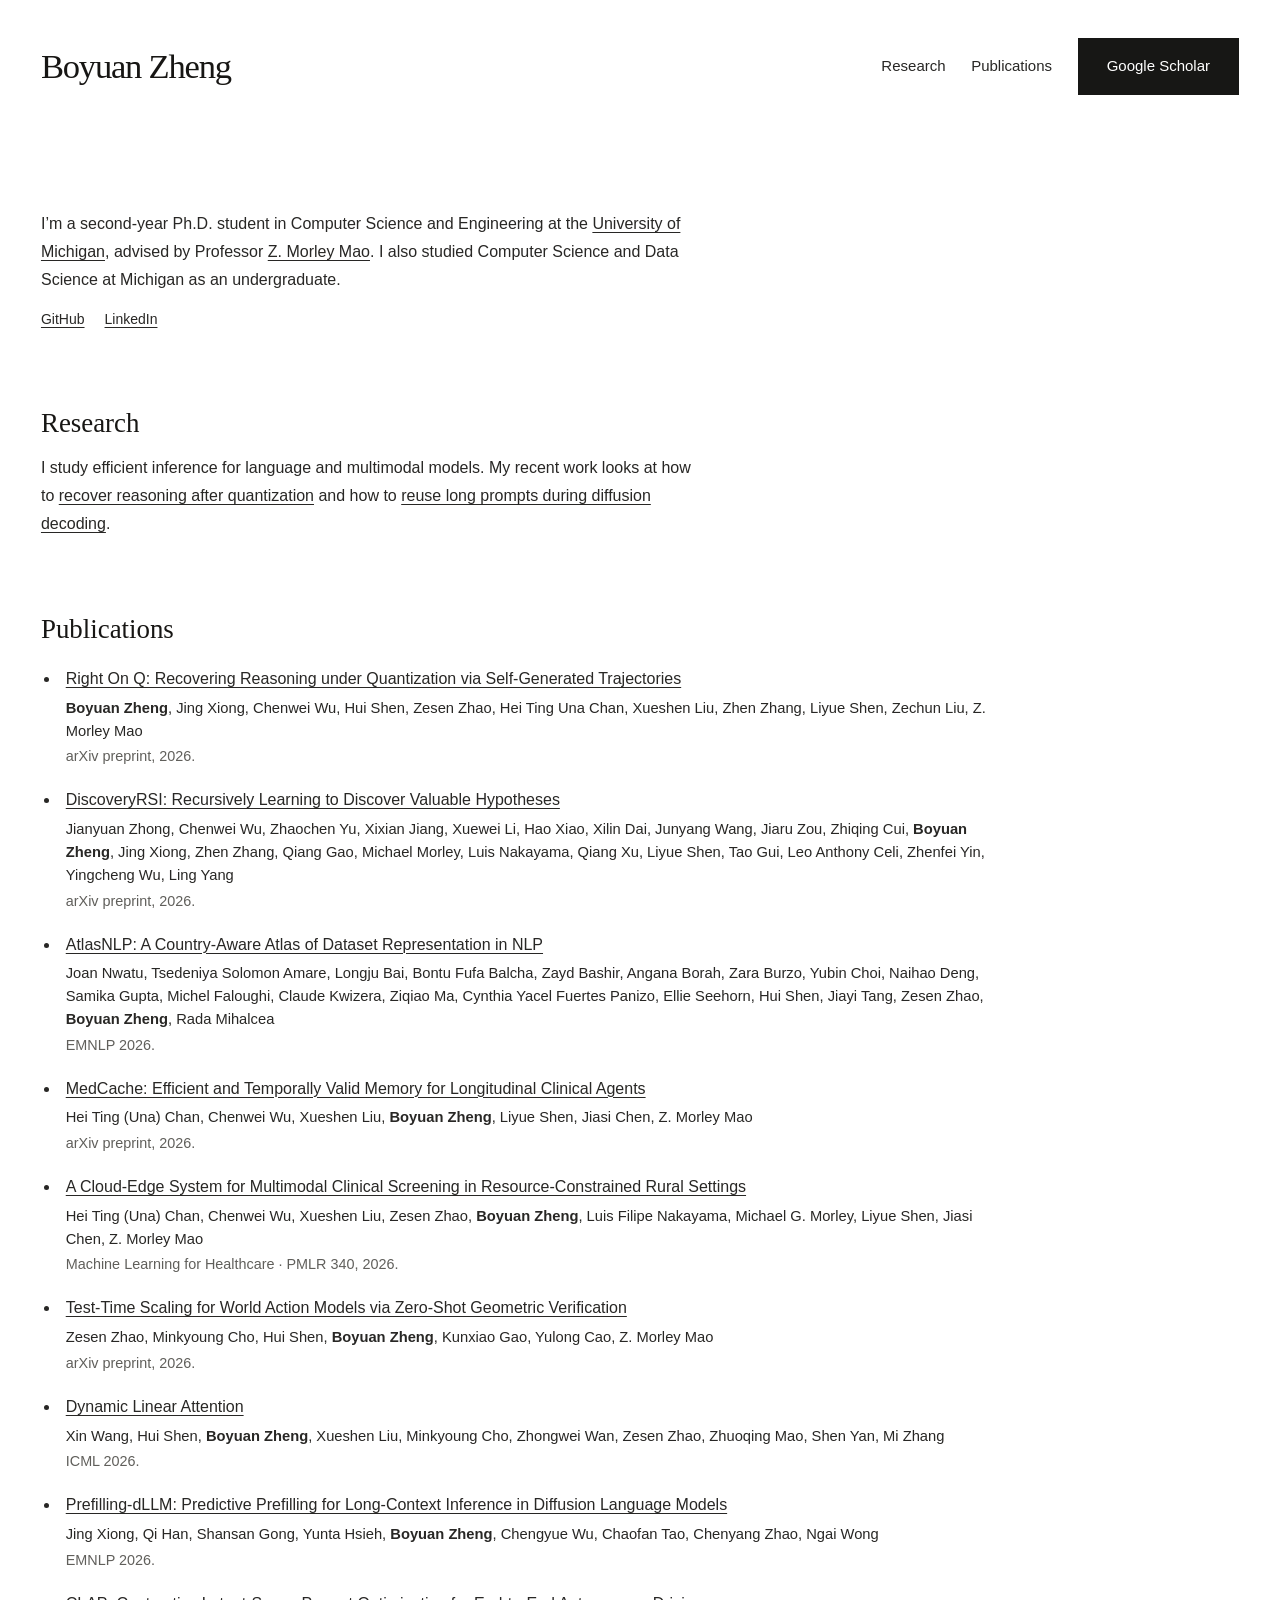
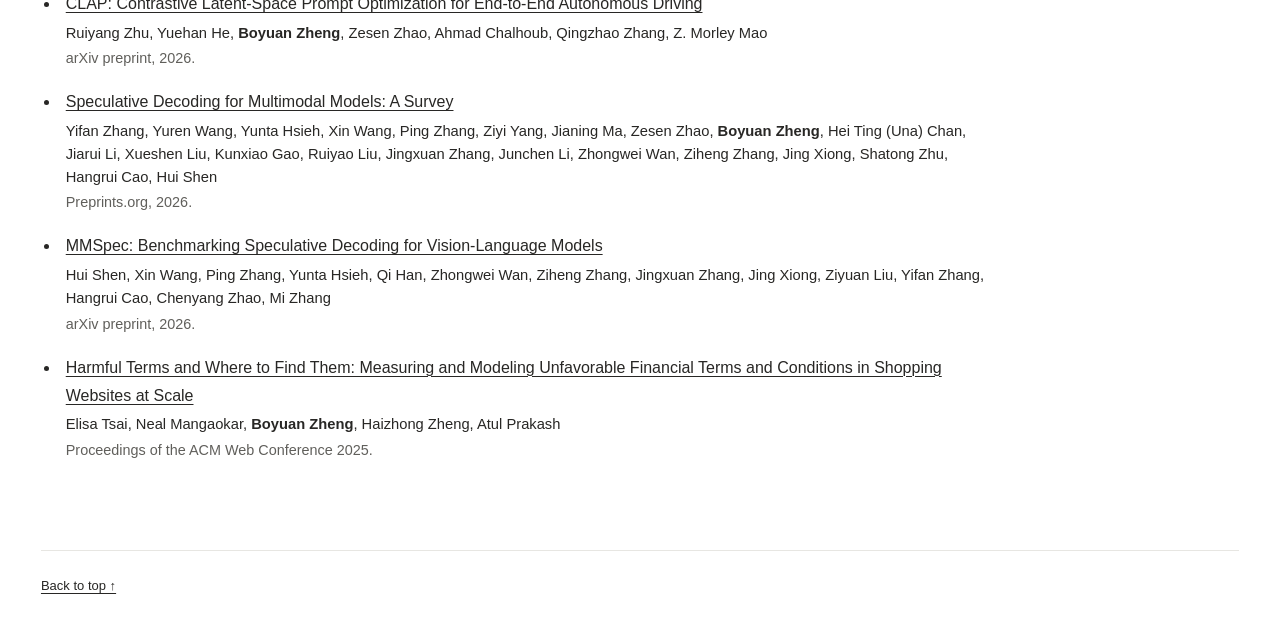
==== commit 325dbef5: "Restore full author bylines in the publications section" ====
--- a/preview/index.html
+++ b/preview/index.html
@@ -35,6 +35,7 @@
 .papers { max-width: 950px; }
 .papers ul { padding-left: 1.2em; margin: 18px 0 0; }
 .papers li { padding-left: .35em; margin-bottom: 1em; }
+.authors { margin-top: .25em; font-size: .92em; line-height: 1.55; }
 .venue { color: #605f5b; font-size: .9em; }
 footer { border-top: 1px solid #e7e6e2; padding-block: 24px; font-size: 13px; }
 @media (max-width: 580px) {
@@ -67,18 +68,42 @@
     <section class="papers" id="publications">
       <h2>Publications</h2>
       <ul>
-        <li><a href="https://arxiv.org/abs/2610.29378">Right On Q: Recovering Reasoning under Quantization via Self-Generated Trajectories</a>. <span class="venue">arXiv preprint, 2026.</span></li>
-        <li><a href="https://arxiv.org/abs/2610.23839">DiscoveryRSI: Recursively Learning to Discover Valuable Hypotheses</a>. <span class="venue">arXiv preprint, 2026.</span></li>
-        <li><a href="https://aclanthology.org/2026.emnlp-main.2415/">AtlasNLP: A Country-Aware Atlas of Dataset Representation in NLP</a>. <span class="venue">EMNLP 2026.</span></li>
-        <li><a href="https://arxiv.org/abs/2608.29528">MedCache: Efficient and Temporally Valid Memory for Longitudinal Clinical Agents</a>. <span class="venue">arXiv preprint, 2026.</span></li>
-        <li><a href="https://arxiv.org/abs/2608.12745">A Cloud-Edge System for Multimodal Clinical Screening in Resource-Constrained Rural Settings</a>. <span class="venue">Machine Learning for Healthcare · PMLR 340, 2026.</span></li>
-        <li><a href="https://arxiv.org/abs/2607.17454">Test-Time Scaling for World Action Models via Zero-Shot Geometric Evaluation</a>. <span class="venue">arXiv preprint, 2026.</span></li>
-        <li><a href="https://arxiv.org/abs/2606.10650">Dynamic Linear Attention</a>. <span class="venue">ICML 2026.</span></li>
-        <li><a href="https://arxiv.org/abs/2606.10537">Prefilling-dLLM: Predictive Prefilling for Long-Context Inference in Diffusion Language Models</a>. <span class="venue">EMNLP 2026.</span></li>
-        <li><a href="https://arxiv.org/abs/2605.17284">CLAP: Contrastive Latent-Space Prompt Optimization for End-to-End Autonomous Driving</a>. <span class="venue">arXiv preprint, 2026.</span></li>
-        <li><a href="https://www.preprints.org/manuscript/202603.2344/v1">Speculative Decoding for Multimodal Models: A Survey</a>. <span class="venue">Preprints.org, 2026.</span></li>
-        <li><a href="https://arxiv.org/abs/2603.14989">MMSpec: Benchmarking Speculative Decoding for Vision-Language Models</a>. <span class="venue">arXiv preprint, 2026.</span></li>
-        <li><a href="https://doi.org/10.1145/3696410.3714573">Harmful Terms and Where to Find Them: Measuring and Modeling Unfavorable Financial Terms and Conditions in Shopping Websites at Scale</a>. <span class="venue">Proceedings of the ACM Web Conference 2025.</span></li>
+        <li><a href="https://arxiv.org/abs/2610.29378">Right On Q: Recovering Reasoning under Quantization via Self-Generated Trajectories</a>
+          <div class="authors"><strong>Boyuan Zheng</strong>, Jing Xiong, Chenwei Wu, Hui Shen, Zesen Zhao, Hei Ting Una Chan, Xueshen Liu, Zhen Zhang, Liyue Shen, Zechun Liu, Z. Morley Mao</div>
+          <span class="venue">arXiv preprint, 2026.</span></li>
+        <li><a href="https://arxiv.org/abs/2610.23839">DiscoveryRSI: Recursively Learning to Discover Valuable Hypotheses</a>
+          <div class="authors">Jianyuan Zhong, Chenwei Wu, Zhaochen Yu, Xixian Jiang, Xuewei Li, Hao Xiao, Xilin Dai, Junyang Wang, Jiaru Zou, Zhiqing Cui, <strong>Boyuan Zheng</strong>, Jing Xiong, Zhen Zhang, Qiang Gao, Michael Morley, Luis Nakayama, Qiang Xu, Liyue Shen, Tao Gui, Leo Anthony Celi, Zhenfei Yin, Yingcheng Wu, Ling Yang</div>
+          <span class="venue">arXiv preprint, 2026.</span></li>
+        <li><a href="https://aclanthology.org/2026.emnlp-main.2415/">AtlasNLP: A Country-Aware Atlas of Dataset Representation in NLP</a>
+          <div class="authors">Joan Nwatu, Tsedeniya Solomon Amare, Longju Bai, Bontu Fufa Balcha, Zayd Bashir, Angana Borah, Zara Burzo, Yubin Choi, Naihao Deng, Samika Gupta, Michel Faloughi, Claude Kwizera, Ziqiao Ma, Cynthia Yacel Fuertes Panizo, Ellie Seehorn, Hui Shen, Jiayi Tang, Zesen Zhao, <strong>Boyuan Zheng</strong>, Rada Mihalcea</div>
+          <span class="venue">EMNLP 2026.</span></li>
+        <li><a href="https://arxiv.org/abs/2608.29528">MedCache: Efficient and Temporally Valid Memory for Longitudinal Clinical Agents</a>
+          <div class="authors">Hei Ting (Una) Chan, Chenwei Wu, Xueshen Liu, <strong>Boyuan Zheng</strong>, Liyue Shen, Jiasi Chen, Z. Morley Mao</div>
+          <span class="venue">arXiv preprint, 2026.</span></li>
+        <li><a href="https://arxiv.org/abs/2608.12745">A Cloud-Edge System for Multimodal Clinical Screening in Resource-Constrained Rural Settings</a>
+          <div class="authors">Hei Ting (Una) Chan, Chenwei Wu, Xueshen Liu, Zesen Zhao, <strong>Boyuan Zheng</strong>, Luis Filipe Nakayama, Michael G. Morley, Liyue Shen, Jiasi Chen, Z. Morley Mao</div>
+          <span class="venue">Machine Learning for Healthcare · PMLR 340, 2026.</span></li>
+        <li><a href="https://arxiv.org/abs/2607.17454">Test-Time Scaling for World Action Models via Zero-Shot Geometric Verification</a>
+          <div class="authors">Zesen Zhao, Minkyoung Cho, Hui Shen, <strong>Boyuan Zheng</strong>, Kunxiao Gao, Yulong Cao, Z. Morley Mao</div>
+          <span class="venue">arXiv preprint, 2026.</span></li>
+        <li><a href="https://arxiv.org/abs/2606.10650">Dynamic Linear Attention</a>
+          <div class="authors">Xin Wang, Hui Shen, <strong>Boyuan Zheng</strong>, Xueshen Liu, Minkyoung Cho, Zhongwei Wan, Zesen Zhao, Zhuoqing Mao, Shen Yan, Mi Zhang</div>
+          <span class="venue">ICML 2026.</span></li>
+        <li><a href="https://arxiv.org/abs/2606.10537">Prefilling-dLLM: Predictive Prefilling for Long-Context Inference in Diffusion Language Models</a>
+          <div class="authors">Jing Xiong, Qi Han, Shansan Gong, Yunta Hsieh, <strong>Boyuan Zheng</strong>, Chengyue Wu, Chaofan Tao, Chenyang Zhao, Ngai Wong</div>
+          <span class="venue">EMNLP 2026.</span></li>
+        <li><a href="https://arxiv.org/abs/2605.17284">CLAP: Contrastive Latent-Space Prompt Optimization for End-to-End Autonomous Driving</a>
+          <div class="authors">Ruiyang Zhu, Yuehan He, <strong>Boyuan Zheng</strong>, Zesen Zhao, Ahmad Chalhoub, Qingzhao Zhang, Z. Morley Mao</div>
+          <span class="venue">arXiv preprint, 2026.</span></li>
+        <li><a href="https://www.preprints.org/manuscript/202603.2344/v1">Speculative Decoding for Multimodal Models: A Survey</a>
+          <div class="authors">Yifan Zhang, Yuren Wang, Yunta Hsieh, Xin Wang, Ping Zhang, Ziyi Yang, Jianing Ma, Zesen Zhao, <strong>Boyuan Zheng</strong>, Hei Ting (Una) Chan, Jiarui Li, Xueshen Liu, Kunxiao Gao, Ruiyao Liu, Jingxuan Zhang, Junchen Li, Zhongwei Wan, Ziheng Zhang, Jing Xiong, Shatong Zhu, Hangrui Cao, Hui Shen</div>
+          <span class="venue">Preprints.org, 2026.</span></li>
+        <li><a href="https://arxiv.org/abs/2603.14989">MMSpec: Benchmarking Speculative Decoding for Vision-Language Models</a>
+          <div class="authors">Hui Shen, Xin Wang, Ping Zhang, Yunta Hsieh, Qi Han, Zhongwei Wan, Ziheng Zhang, Jingxuan Zhang, Jing Xiong, Ziyuan Liu, Yifan Zhang, Hangrui Cao, Chenyang Zhao, Mi Zhang</div>
+          <span class="venue">arXiv preprint, 2026.</span></li>
+        <li><a href="https://doi.org/10.1145/3696410.3714573">Harmful Terms and Where to Find Them: Measuring and Modeling Unfavorable Financial Terms and Conditions in Shopping Websites at Scale</a>
+          <div class="authors">Elisa Tsai, Neal Mangaokar, <strong>Boyuan Zheng</strong>, Haizhong Zheng, Atul Prakash</div>
+          <span class="venue">Proceedings of the ACM Web Conference 2025.</span></li>
       </ul>
     </section>
   </main>
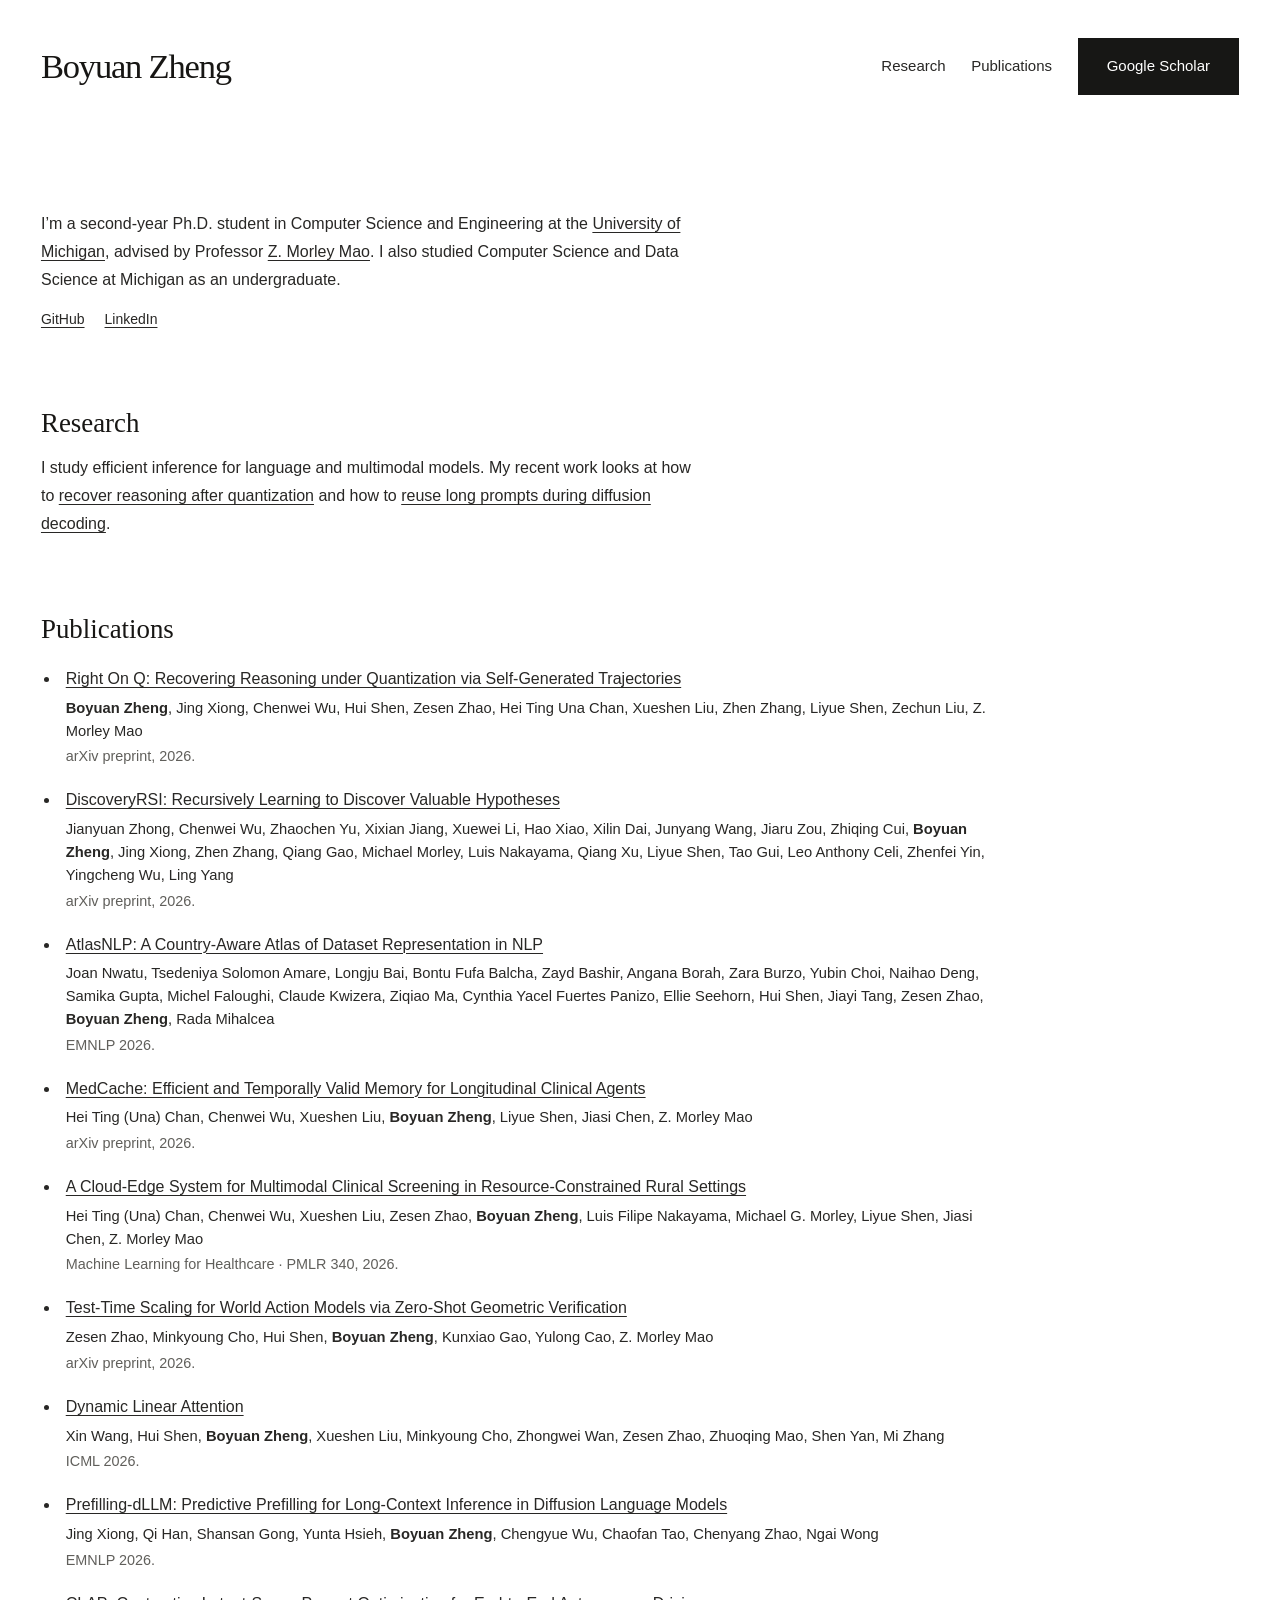
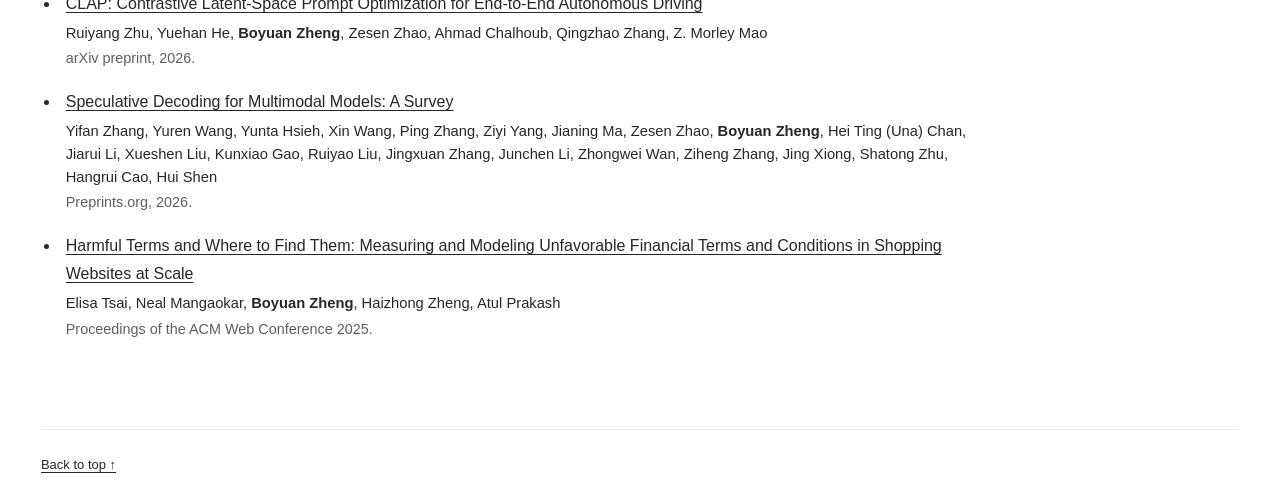
==== commit ff78426a: "Remove MMSpec from preview publications" ====
--- a/preview/index.html
+++ b/preview/index.html
@@ -98,9 +98,6 @@
         <li><a href="https://www.preprints.org/manuscript/202603.2344/v1">Speculative Decoding for Multimodal Models: A Survey</a>
           <div class="authors">Yifan Zhang, Yuren Wang, Yunta Hsieh, Xin Wang, Ping Zhang, Ziyi Yang, Jianing Ma, Zesen Zhao, <strong>Boyuan Zheng</strong>, Hei Ting (Una) Chan, Jiarui Li, Xueshen Liu, Kunxiao Gao, Ruiyao Liu, Jingxuan Zhang, Junchen Li, Zhongwei Wan, Ziheng Zhang, Jing Xiong, Shatong Zhu, Hangrui Cao, Hui Shen</div>
           <span class="venue">Preprints.org, 2026.</span></li>
-        <li><a href="https://arxiv.org/abs/2603.14989">MMSpec: Benchmarking Speculative Decoding for Vision-Language Models</a>
-          <div class="authors">Hui Shen, Xin Wang, Ping Zhang, Yunta Hsieh, Qi Han, Zhongwei Wan, Ziheng Zhang, Jingxuan Zhang, Jing Xiong, Ziyuan Liu, Yifan Zhang, Hangrui Cao, Chenyang Zhao, Mi Zhang</div>
-          <span class="venue">arXiv preprint, 2026.</span></li>
         <li><a href="https://doi.org/10.1145/3696410.3714573">Harmful Terms and Where to Find Them: Measuring and Modeling Unfavorable Financial Terms and Conditions in Shopping Websites at Scale</a>
           <div class="authors">Elisa Tsai, Neal Mangaokar, <strong>Boyuan Zheng</strong>, Haizhong Zheng, Atul Prakash</div>
           <span class="venue">Proceedings of the ACM Web Conference 2025.</span></li>
